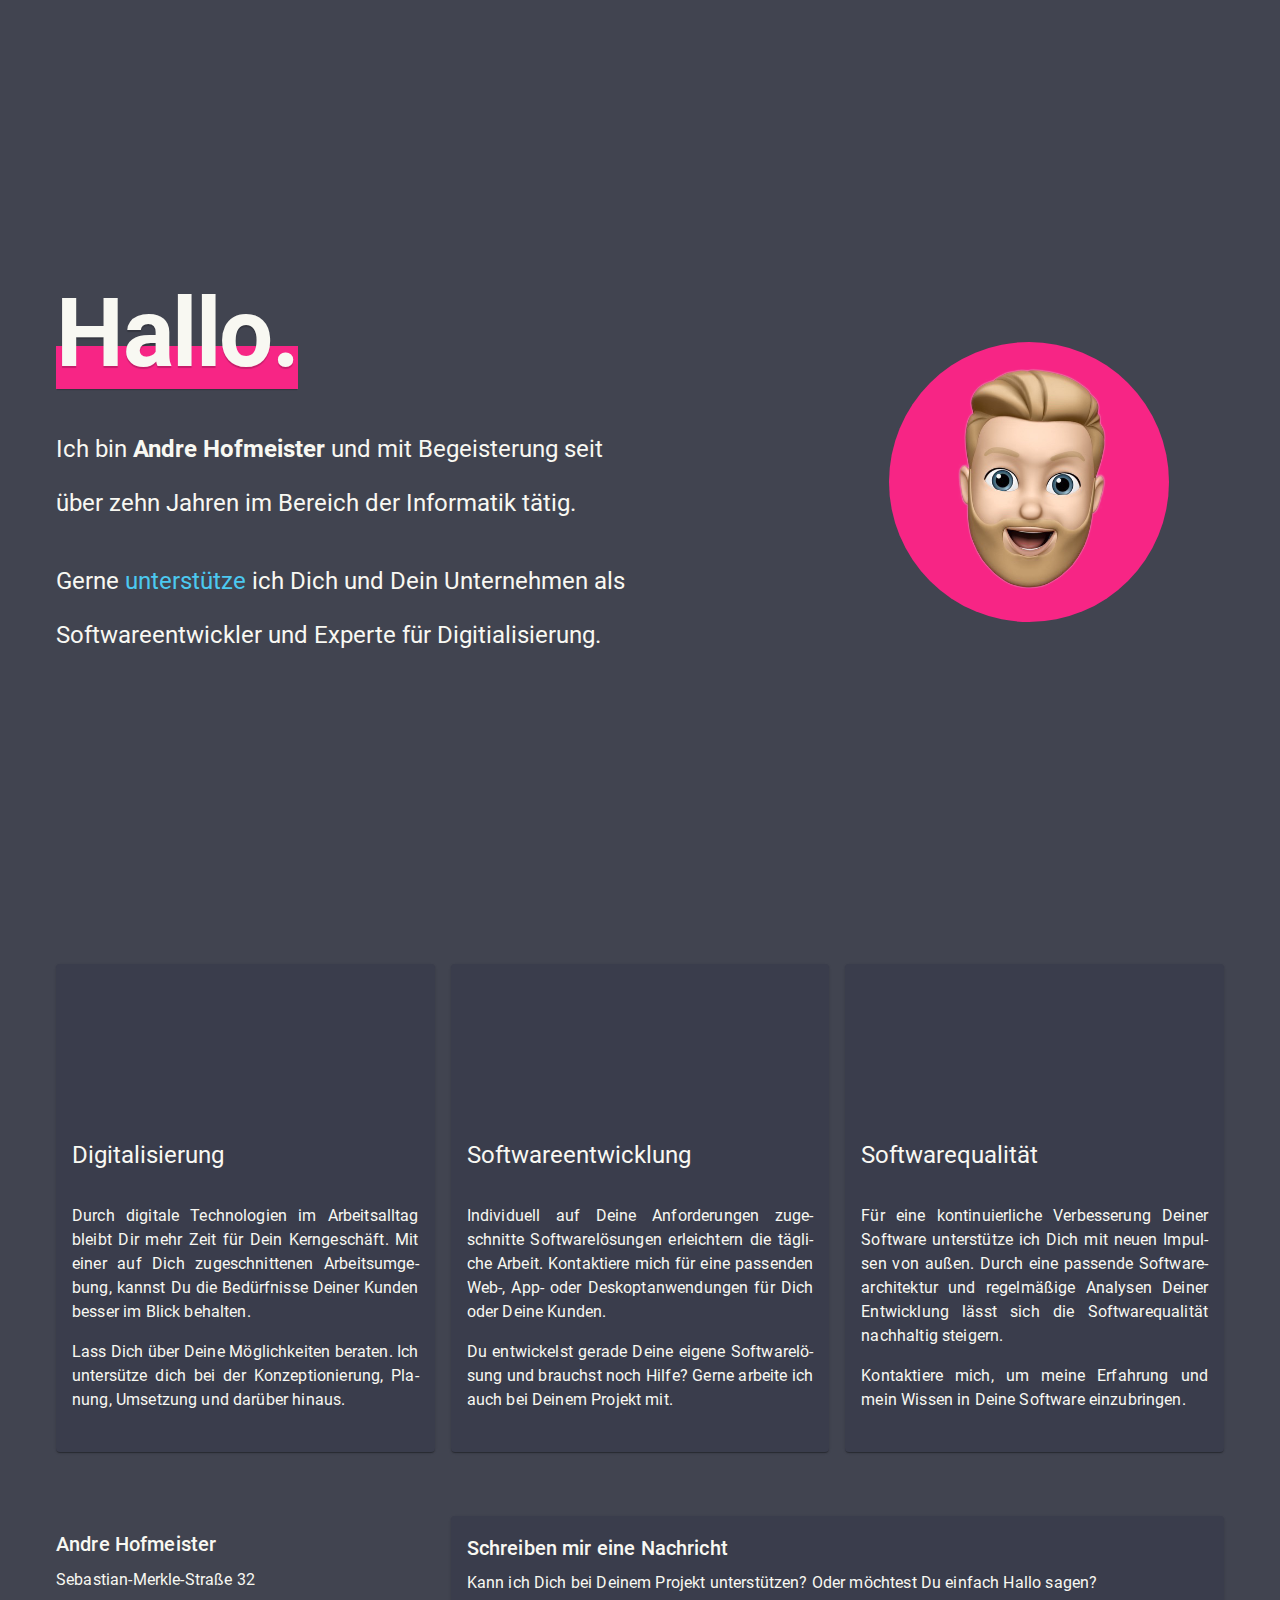
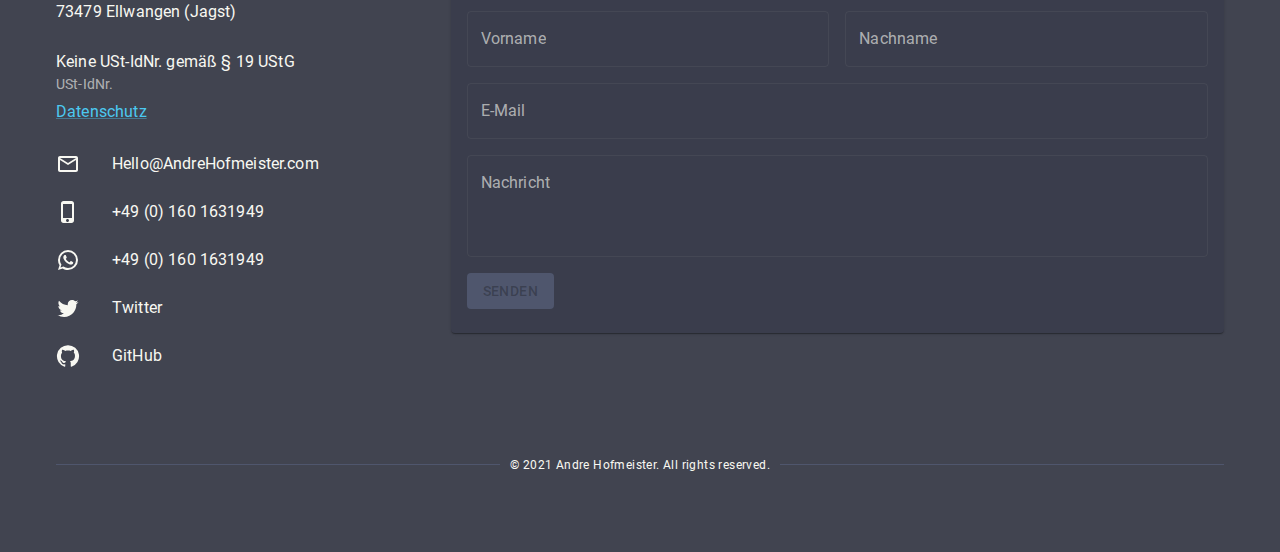
==== index.html @ cb8bc3a8 "Add index.html." ====
<!doctype html><html lang="de"><head><meta charset="utf-8"/><meta name="viewport" content="width=device-width,initial-scale=1"/><link rel="icon" href="/favicon.svg" type="image/svg+xml"/><link rel="alternate icon" sizes="16x16" href="/favicon.ico" type="image/x-icon"/><link rel="icon" sizes="16x16" href="/favicon-16x16.png" type="image/png"/><link rel="icon" sizes="32x32" href="/favicon-32x32.png" type="image/png"/><link rel="icon" sizes="48x48" href="/favicon-48x48.png" type="image/png"/><link rel="manifest" href="/manifest.json"/><link rel="mask-icon" href="/mask-icon.svg" color="#4cc9f0"/><meta name="application-name" content="Andre Hofmeister"/><meta name="mobile-web-app-capable" content="yes"/><meta name="theme-color" content="#414450"/><link rel="apple-touch-icon" sizes="57x57" href="/apple-touch-icon-57x57.png"/><link rel="apple-touch-icon" sizes="60x60" href="/apple-touch-icon-60x60.png"/><link rel="apple-touch-icon" sizes="72x72" href="/apple-touch-icon-72x72.png"/><link rel="apple-touch-icon" sizes="76x76" href="/apple-touch-icon-76x76.png"/><link rel="apple-touch-icon" sizes="114x114" href="/apple-touch-icon-114x114.png"/><link rel="apple-touch-icon" sizes="120x120" href="/apple-touch-icon-120x120.png"/><link rel="apple-touch-icon" sizes="144x144" href="/apple-touch-icon-144x144.png"/><link rel="apple-touch-icon" sizes="152x152" href="/apple-touch-icon-152x152.png"/><link rel="apple-touch-icon" sizes="167x167" href="/apple-touch-icon-167x167.png"/><link rel="apple-touch-icon" sizes="180x180" href="/apple-touch-icon-180x180.png"/><link rel="apple-touch-icon" sizes="1024x1024" href="/apple-touch-icon-1024x1024.png"/><link rel="apple-touch-startup-image" media="(device-width: 320px) and (device-height: 568px) and (-webkit-device-pixel-ratio: 2) and (orientation: landscape)" href="/apple-touch-startup-image-1136x640.png"/><link rel="apple-touch-startup-image" media="(device-width: 320px) and (device-height: 568px) and (-webkit-device-pixel-ratio: 2) and (orientation: portrait)" href="/apple-touch-startup-image-640x1136.png"/><link rel="apple-touch-startup-image" media="(device-width: 375px) and (device-height: 667px) and (-webkit-device-pixel-ratio: 2) and (orientation: landscape)" href="/apple-touch-startup-image-1334x750.png"/><link rel="apple-touch-startup-image" media="(device-width: 375px) and (device-height: 667px) and (-webkit-device-pixel-ratio: 2) and (orientation: portrait)" href="/apple-touch-startup-image-750x1334.png"/><link rel="apple-touch-startup-image" media="(device-width: 375px) and (device-height: 812px) and (-webkit-device-pixel-ratio: 3) and (orientation: landscape)" href="/apple-touch-startup-image-2436x1125.png"/><link rel="apple-touch-startup-image" media="(device-width: 375px) and (device-height: 812px) and (-webkit-device-pixel-ratio: 3) and (orientation: portrait)" href="/apple-touch-startup-image-1125x2436.png"/><link rel="apple-touch-startup-image" media="(device-width: 414px) and (device-height: 736px) and (-webkit-device-pixel-ratio: 3) and (orientation: landscape)" href="/apple-touch-startup-image-2208x1242.png"/><link rel="apple-touch-startup-image" media="(device-width: 414px) and (device-height: 736px) and (-webkit-device-pixel-ratio: 3) and (orientation: portrait)" href="/apple-touch-startup-image-1242x2208.png"/><link rel="apple-touch-startup-image" media="(device-width: 414px) and (device-height: 896px) and (-webkit-device-pixel-ratio: 2) and (orientation: landscape)" href="/apple-touch-startup-image-1792x828.png"/><link rel="apple-touch-startup-image" media="(device-width: 414px) and (device-height: 896px) and (-webkit-device-pixel-ratio: 2) and (orientation: portrait)" href="/apple-touch-startup-image-828x1792.png"/><link rel="apple-touch-startup-image" media="(device-width: 414px) and (device-height: 896px) and (-webkit-device-pixel-ratio: 3) and (orientation: landscape)" href="/apple-touch-startup-image-2688x1242.png"/><link rel="apple-touch-startup-image" media="(device-width: 414px) and (device-height: 896px) and (-webkit-device-pixel-ratio: 3) and (orientation: portrait)" href="/apple-touch-startup-image-1242x2688.png"/><link rel="apple-touch-startup-image" media="(device-width: 768px) and (device-height: 1024px) and (-webkit-device-pixel-ratio: 2) and (orientation: landscape)" href="/apple-touch-startup-image-2048x1536.png"/><link rel="apple-touch-startup-image" media="(device-width: 768px) and (device-height: 1024px) and (-webkit-device-pixel-ratio: 2) and (orientation: portrait)" href="/apple-touch-startup-image-1536x2048.png"/><link rel="apple-touch-startup-image" media="(device-width: 810px) and (device-height: 1080px) and (-webkit-device-pixel-ratio: 2) and (orientation: landscape)" href="/apple-touch-startup-image-2160x1620.png"/><link rel="apple-touch-startup-image" media="(device-width: 810px) and (device-height: 1080px) and (-webkit-device-pixel-ratio: 2) and (orientation: portrait)" href="/apple-touch-startup-image-1620x2160.png"/><link rel="apple-touch-startup-image" media="(device-width: 834px) and (device-height: 1112px) and (-webkit-device-pixel-ratio: 2) and (orientation: landscape)" href="/apple-touch-startup-image-2224x1668.png"/><link rel="apple-touch-startup-image" media="(device-width: 834px) and (device-height: 1112px) and (-webkit-device-pixel-ratio: 2) and (orientation: portrait)" href="/apple-touch-startup-image-1668x2224.png"/><link rel="apple-touch-startup-image" media="(device-width: 834px) and (device-height: 1194px) and (-webkit-device-pixel-ratio: 2) and (orientation: landscape)" href="/apple-touch-startup-image-2388x1668.png"/><link rel="apple-touch-startup-image" media="(device-width: 834px) and (device-height: 1194px) and (-webkit-device-pixel-ratio: 2) and (orientation: portrait)" href="/apple-touch-startup-image-1668x2388.png"/><link rel="apple-touch-startup-image" media="(device-width: 1024px) and (device-height: 1366px) and (-webkit-device-pixel-ratio: 2) and (orientation: landscape)" href="/apple-touch-startup-image-2732x2048.png"/><link rel="apple-touch-startup-image" media="(device-width: 1024px) and (device-height: 1366px) and (-webkit-device-pixel-ratio: 2) and (orientation: portrait)" href="/apple-touch-startup-image-2048x2732.png"/><meta name="apple-mobile-web-app-title" content="Andre Hofmeister"/><meta name="apple-mobile-web-app-capable" content="yes"/><meta name="apple-mobile-web-app-status-bar-style" content="black-translucent"/><meta name="author" content="Andre Hofmeister"/><meta name="description" content="A short summary about myself."/><meta name="keywords" content="about me, software, architect, developer, engineer, employee, hire, germany, ellwangen"/><title>Andre Hofmeister | Software Engineer</title><script type="text/javascript">!function(n){if("/"===n.search[1]){var a=n.search.slice(1).split("&").map((function(n){return n.replace(/~and~/g,"&")})).join("?");window.history.replaceState(null,null,n.pathname.slice(0,-1)+a+n.hash)}}(window.location)</script><link href="/static/css/2.ffee76c4.chunk.css" rel="stylesheet"></head><body><noscript>You need to enable JavaScript to run this app.</noscript><div id="root"></div><script>!function(e){function r(r){for(var n,i,a=r[0],c=r[1],f=r[2],p=0,s=[];p<a.length;p++)i=a[p],Object.prototype.hasOwnProperty.call(o,i)&&o[i]&&s.push(o[i][0]),o[i]=0;for(n in c)Object.prototype.hasOwnProperty.call(c,n)&&(e[n]=c[n]);for(l&&l(r);s.length;)s.shift()();return u.push.apply(u,f||[]),t()}function t(){for(var e,r=0;r<u.length;r++){for(var t=u[r],n=!0,a=1;a<t.length;a++){var c=t[a];0!==o[c]&&(n=!1)}n&&(u.splice(r--,1),e=i(i.s=t[0]))}return e}var n={},o={1:0},u=[];function i(r){if(n[r])return n[r].exports;var t=n[r]={i:r,l:!1,exports:{}};return e[r].call(t.exports,t,t.exports,i),t.l=!0,t.exports}i.e=function(e){var r=[],t=o[e];if(0!==t)if(t)r.push(t[2]);else{var n=new Promise((function(r,n){t=o[e]=[r,n]}));r.push(t[2]=n);var u,a=document.createElement("script");a.charset="utf-8",a.timeout=120,i.nc&&a.setAttribute("nonce",i.nc),a.src=function(e){return i.p+"static/js/"+({}[e]||e)+"."+{3:"cf72f99c",4:"7dbf2dec"}[e]+".chunk.js"}(e);var c=new Error;u=function(r){a.onerror=a.onload=null,clearTimeout(f);var t=o[e];if(0!==t){if(t){var n=r&&("load"===r.type?"missing":r.type),u=r&&r.target&&r.target.src;c.message="Loading chunk "+e+" failed.\n("+n+": "+u+")",c.name="ChunkLoadError",c.type=n,c.request=u,t[1](c)}o[e]=void 0}};var f=setTimeout((function(){u({type:"timeout",target:a})}),12e4);a.onerror=a.onload=u,document.head.appendChild(a)}return Promise.all(r)},i.m=e,i.c=n,i.d=function(e,r,t){i.o(e,r)||Object.defineProperty(e,r,{enumerable:!0,get:t})},i.r=function(e){"undefined"!=typeof Symbol&&Symbol.toStringTag&&Object.defineProperty(e,Symbol.toStringTag,{value:"Module"}),Object.defineProperty(e,"__esModule",{value:!0})},i.t=function(e,r){if(1&r&&(e=i(e)),8&r)return e;if(4&r&&"object"==typeof e&&e&&e.__esModule)return e;var t=Object.create(null);if(i.r(t),Object.defineProperty(t,"default",{enumerable:!0,value:e}),2&r&&"string"!=typeof e)for(var n in e)i.d(t,n,function(r){return e[r]}.bind(null,n));return t},i.n=function(e){var r=e&&e.__esModule?function(){return e.default}:function(){return e};return i.d(r,"a",r),r},i.o=function(e,r){return Object.prototype.hasOwnProperty.call(e,r)},i.p="/",i.oe=function(e){throw console.error(e),e};var a=this.webpackJsonpportfolio=this.webpackJsonpportfolio||[],c=a.push.bind(a);a.push=r,a=a.slice();for(var f=0;f<a.length;f++)r(a[f]);var l=c;t()}([])</script><script src="/static/js/2.f5319aef.chunk.js"></script><script src="/static/js/main.fb7f6b13.chunk.js"></script></body></html>
---- static/css/2.ffee76c4.chunk.css ----
@font-face{font-family:"Roboto";font-style:normal;font-display:swap;font-weight:300;src:url(/static/media/roboto-cyrillic-ext-300-normal.12d37040.woff2) format("woff2"),url(/static/media/roboto-all-300-normal.8fc5f5f2.woff) format("woff");unicode-range:U+0460-052f,U+1c80-1c88,U+20b4,U+2de0-2dff,U+a640-a69f,U+fe2e-fe2f}@font-face{font-family:"Roboto";font-style:normal;font-display:swap;font-weight:300;src:url(/static/media/roboto-cyrillic-300-normal.48e4b37e.woff2) format("woff2"),url(/static/media/roboto-all-300-normal.8fc5f5f2.woff) format("woff");unicode-range:U+0400-045f,U+0490-0491,U+04b0-04b1,U+2116}@font-face{font-family:"Roboto";font-style:normal;font-display:swap;font-weight:300;src:url(/static/media/roboto-greek-ext-300-normal.04e05839.woff2) format("woff2"),url(/static/media/roboto-all-300-normal.8fc5f5f2.woff) format("woff");unicode-range:U+1f??}@font-face{font-family:"Roboto";font-style:normal;font-display:swap;font-weight:300;src:url(/static/media/roboto-greek-300-normal.7c6b44c5.woff2) format("woff2"),url(/static/media/roboto-all-300-normal.8fc5f5f2.woff) format("woff");unicode-range:U+0370-03ff}@font-face{font-family:"Roboto";font-style:normal;font-display:swap;font-weight:300;src:url(/static/media/roboto-vietnamese-300-normal.af9afdc1.woff2) format("woff2"),url(/static/media/roboto-all-300-normal.8fc5f5f2.woff) format("woff");unicode-range:U+0102-0103,U+0110-0111,U+0128-0129,U+0168-0169,U+01a0-01a1,U+01af-01b0,U+1ea0-1ef9,U+20ab}@font-face{font-family:"Roboto";font-style:normal;font-display:swap;font-weight:300;src:url(/static/media/roboto-latin-ext-300-normal.a29236e0.woff2) format("woff2"),url(/static/media/roboto-all-300-normal.8fc5f5f2.woff) format("woff");unicode-range:U+0100-024f,U+0259,U+1e??,U+2020,U+20a0-20ab,U+20ad-20cf,U+2113,U+2c60-2c7f,U+a720-a7ff}@font-face{font-family:"Roboto";font-style:normal;font-display:swap;font-weight:300;src:url(/static/media/roboto-latin-300-normal.0109a2ac.woff2) format("woff2"),url(/static/media/roboto-all-300-normal.8fc5f5f2.woff) format("woff");unicode-range:U+00??,U+0131,U+0152-0153,U+02bb-02bc,U+02c6,U+02da,U+02dc,U+2000-206f,U+2074,U+20ac,U+2122,U+2191,U+2193,U+2212,U+2215,U+feff,U+fffd}@font-face{font-family:"Roboto";font-style:normal;font-display:swap;font-weight:400;src:url(/static/media/roboto-cyrillic-ext-400-normal.493afe7a.woff2) format("woff2"),url(/static/media/roboto-all-400-normal.376ea5d9.woff) format("woff");unicode-range:U+0460-052f,U+1c80-1c88,U+20b4,U+2de0-2dff,U+a640-a69f,U+fe2e-fe2f}@font-face{font-family:"Roboto";font-style:normal;font-display:swap;font-weight:400;src:url(/static/media/roboto-cyrillic-400-normal.5e493812.woff2) format("woff2"),url(/static/media/roboto-all-400-normal.376ea5d9.woff) format("woff");unicode-range:U+0400-045f,U+0490-0491,U+04b0-04b1,U+2116}@font-face{font-family:"Roboto";font-style:normal;font-display:swap;font-weight:400;src:url(/static/media/roboto-greek-ext-400-normal.bb723e84.woff2) format("woff2"),url(/static/media/roboto-all-400-normal.376ea5d9.woff) format("woff");unicode-range:U+1f??}@font-face{font-family:"Roboto";font-style:normal;font-display:swap;font-weight:400;src:url(/static/media/roboto-greek-400-normal.1cbfc636.woff2) format("woff2"),url(/static/media/roboto-all-400-normal.376ea5d9.woff) format("woff");unicode-range:U+0370-03ff}@font-face{font-family:"Roboto";font-style:normal;font-display:swap;font-weight:400;src:url(/static/media/roboto-vietnamese-400-normal.c0bec65d.woff2) format("woff2"),url(/static/media/roboto-all-400-normal.376ea5d9.woff) format("woff");unicode-range:U+0102-0103,U+0110-0111,U+0128-0129,U+0168-0169,U+01a0-01a1,U+01af-01b0,U+1ea0-1ef9,U+20ab}@font-face{font-family:"Roboto";font-style:normal;font-display:swap;font-weight:400;src:url(/static/media/roboto-latin-ext-400-normal.c3dcdbd5.woff2) format("woff2"),url(/static/media/roboto-all-400-normal.376ea5d9.woff) format("woff");unicode-range:U+0100-024f,U+0259,U+1e??,U+2020,U+20a0-20ab,U+20ad-20cf,U+2113,U+2c60-2c7f,U+a720-a7ff}@font-face{font-family:"Roboto";font-style:normal;font-display:swap;font-weight:400;src:url(/static/media/roboto-latin-400-normal.4673b453.woff2) format("woff2"),url(/static/media/roboto-all-400-normal.376ea5d9.woff) format("woff");unicode-range:U+00??,U+0131,U+0152-0153,U+02bb-02bc,U+02c6,U+02da,U+02dc,U+2000-206f,U+2074,U+20ac,U+2122,U+2191,U+2193,U+2212,U+2215,U+feff,U+fffd}@font-face{font-family:"Roboto";font-style:normal;font-display:swap;font-weight:500;src:url(/static/media/roboto-cyrillic-ext-500-normal.3e748c93.woff2) format("woff2"),url(/static/media/roboto-all-500-normal.52cb737b.woff) format("woff");unicode-range:U+0460-052f,U+1c80-1c88,U+20b4,U+2de0-2dff,U+a640-a69f,U+fe2e-fe2f}@font-face{font-family:"Roboto";font-style:normal;font-display:swap;font-weight:500;src:url(/static/media/roboto-cyrillic-500-normal.d1615fb9.woff2) format("woff2"),url(/static/media/roboto-all-500-normal.52cb737b.woff) format("woff");unicode-range:U+0400-045f,U+0490-0491,U+04b0-04b1,U+2116}@font-face{font-family:"Roboto";font-style:normal;font-display:swap;font-weight:500;src:url(/static/media/roboto-greek-ext-500-normal.9c0d384f.woff2) format("woff2"),url(/static/media/roboto-all-500-normal.52cb737b.woff) format("woff");unicode-range:U+1f??}@font-face{font-family:"Roboto";font-style:normal;font-display:swap;font-weight:500;src:url(/static/media/roboto-greek-500-normal.007ca18d.woff2) format("woff2"),url(/static/media/roboto-all-500-normal.52cb737b.woff) format("woff");unicode-range:U+0370-03ff}@font-face{font-family:"Roboto";font-style:normal;font-display:swap;font-weight:500;src:url(/static/media/roboto-vietnamese-500-normal.b8e494da.woff2) format("woff2"),url(/static/media/roboto-all-500-normal.52cb737b.woff) format("woff");unicode-range:U+0102-0103,U+0110-0111,U+0128-0129,U+0168-0169,U+01a0-01a1,U+01af-01b0,U+1ea0-1ef9,U+20ab}@font-face{font-family:"Roboto";font-style:normal;font-display:swap;font-weight:500;src:url(/static/media/roboto-latin-ext-500-normal.feaff916.woff2) format("woff2"),url(/static/media/roboto-all-500-normal.52cb737b.woff) format("woff");unicode-range:U+0100-024f,U+0259,U+1e??,U+2020,U+20a0-20ab,U+20ad-20cf,U+2113,U+2c60-2c7f,U+a720-a7ff}@font-face{font-family:"Roboto";font-style:normal;font-display:swap;font-weight:500;src:url(/static/media/roboto-latin-500-normal.86988841.woff2) format("woff2"),url(/static/media/roboto-all-500-normal.52cb737b.woff) format("woff");unicode-range:U+00??,U+0131,U+0152-0153,U+02bb-02bc,U+02c6,U+02da,U+02dc,U+2000-206f,U+2074,U+20ac,U+2122,U+2191,U+2193,U+2212,U+2215,U+feff,U+fffd}@font-face{font-family:"Roboto";font-style:normal;font-display:swap;font-weight:700;src:url(/static/media/roboto-cyrillic-ext-700-normal.b816cda3.woff2) format("woff2"),url(/static/media/roboto-all-700-normal.ef6d1d09.woff) format("woff");unicode-range:U+0460-052f,U+1c80-1c88,U+20b4,U+2de0-2dff,U+a640-a69f,U+fe2e-fe2f}@font-face{font-family:"Roboto";font-style:normal;font-display:swap;font-weight:700;src:url(/static/media/roboto-cyrillic-700-normal.0334efc0.woff2) format("woff2"),url(/static/media/roboto-all-700-normal.ef6d1d09.woff) format("woff");unicode-range:U+0400-045f,U+0490-0491,U+04b0-04b1,U+2116}@font-face{font-family:"Roboto";font-style:normal;font-display:swap;font-weight:700;src:url(/static/media/roboto-greek-ext-700-normal.9674bc0a.woff2) format("woff2"),url(/static/media/roboto-all-700-normal.ef6d1d09.woff) format("woff");unicode-range:U+1f??}@font-face{font-family:"Roboto";font-style:normal;font-display:swap;font-weight:700;src:url(/static/media/roboto-greek-700-normal.3292e831.woff2) format("woff2"),url(/static/media/roboto-all-700-normal.ef6d1d09.woff) format("woff");unicode-range:U+0370-03ff}@font-face{font-family:"Roboto";font-style:normal;font-display:swap;font-weight:700;src:url(/static/media/roboto-vietnamese-700-normal.3096f18a.woff2) format("woff2"),url(/static/media/roboto-all-700-normal.ef6d1d09.woff) format("woff");unicode-range:U+0102-0103,U+0110-0111,U+0128-0129,U+0168-0169,U+01a0-01a1,U+01af-01b0,U+1ea0-1ef9,U+20ab}@font-face{font-family:"Roboto";font-style:normal;font-display:swap;font-weight:700;src:url(/static/media/roboto-latin-ext-700-normal.bcf37d66.woff2) format("woff2"),url(/static/media/roboto-all-700-normal.ef6d1d09.woff) format("woff");unicode-range:U+0100-024f,U+0259,U+1e??,U+2020,U+20a0-20ab,U+20ad-20cf,U+2113,U+2c60-2c7f,U+a720-a7ff}@font-face{font-family:"Roboto";font-style:normal;font-display:swap;font-weight:700;src:url(/static/media/roboto-latin-700-normal.0682ca7f.woff2) format("woff2"),url(/static/media/roboto-all-700-normal.ef6d1d09.woff) format("woff");unicode-range:U+00??,U+0131,U+0152-0153,U+02bb-02bc,U+02c6,U+02da,U+02dc,U+2000-206f,U+2074,U+20ac,U+2122,U+2191,U+2193,U+2212,U+2215,U+feff,U+fffd}
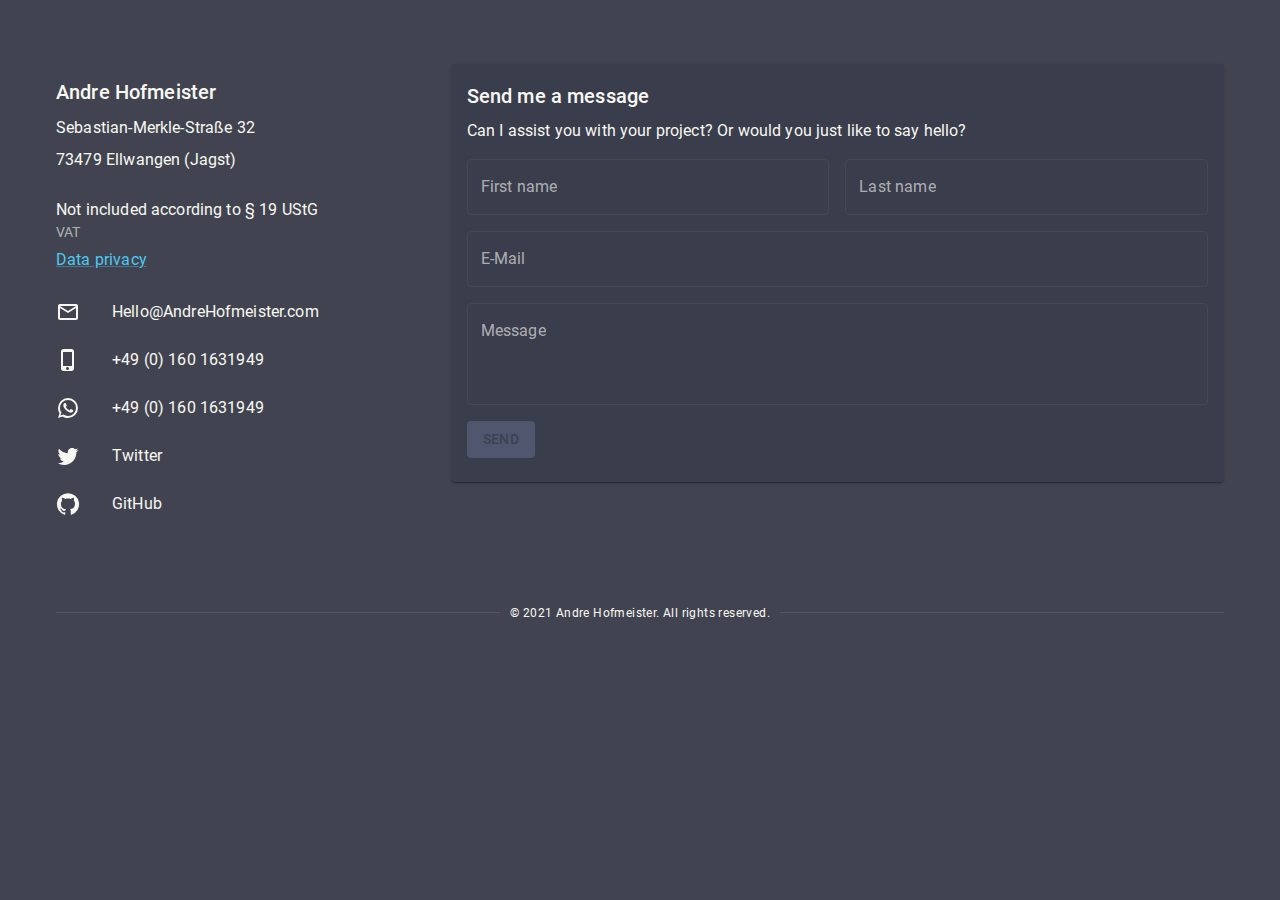
==== commit e67c7bb4: "Add english translation." ====
--- a/index.html
+++ b/index.html
@@ -1 +1 @@
-<!doctype html><html lang="de"><head><meta charset="utf-8"/><meta name="viewport" content="width=device-width,initial-scale=1"/><link rel="icon" href="/favicon.svg" type="image/svg+xml"/><link rel="alternate icon" sizes="16x16" href="/favicon.ico" type="image/x-icon"/><link rel="icon" sizes="16x16" href="/favicon-16x16.png" type="image/png"/><link rel="icon" sizes="32x32" href="/favicon-32x32.png" type="image/png"/><link rel="icon" sizes="48x48" href="/favicon-48x48.png" type="image/png"/><link rel="manifest" href="/manifest.json"/><link rel="mask-icon" href="/mask-icon.svg" color="#4cc9f0"/><meta name="application-name" content="Andre Hofmeister"/><meta name="mobile-web-app-capable" content="yes"/><meta name="theme-color" content="#414450"/><link rel="apple-touch-icon" sizes="57x57" href="/apple-touch-icon-57x57.png"/><link rel="apple-touch-icon" sizes="60x60" href="/apple-touch-icon-60x60.png"/><link rel="apple-touch-icon" sizes="72x72" href="/apple-touch-icon-72x72.png"/><link rel="apple-touch-icon" sizes="76x76" href="/apple-touch-icon-76x76.png"/><link rel="apple-touch-icon" sizes="114x114" href="/apple-touch-icon-114x114.png"/><link rel="apple-touch-icon" sizes="120x120" href="/apple-touch-icon-120x120.png"/><link rel="apple-touch-icon" sizes="144x144" href="/apple-touch-icon-144x144.png"/><link rel="apple-touch-icon" sizes="152x152" href="/apple-touch-icon-152x152.png"/><link rel="apple-touch-icon" sizes="167x167" href="/apple-touch-icon-167x167.png"/><link rel="apple-touch-icon" sizes="180x180" href="/apple-touch-icon-180x180.png"/><link rel="apple-touch-icon" sizes="1024x1024" href="/apple-touch-icon-1024x1024.png"/><link rel="apple-touch-startup-image" media="(device-width: 320px) and (device-height: 568px) and (-webkit-device-pixel-ratio: 2) and (orientation: landscape)" href="/apple-touch-startup-image-1136x640.png"/><link rel="apple-touch-startup-image" media="(device-width: 320px) and (device-height: 568px) and (-webkit-device-pixel-ratio: 2) and (orientation: portrait)" href="/apple-touch-startup-image-640x1136.png"/><link rel="apple-touch-startup-image" media="(device-width: 375px) and (device-height: 667px) and (-webkit-device-pixel-ratio: 2) and (orientation: landscape)" href="/apple-touch-startup-image-1334x750.png"/><link rel="apple-touch-startup-image" media="(device-width: 375px) and (device-height: 667px) and (-webkit-device-pixel-ratio: 2) and (orientation: portrait)" href="/apple-touch-startup-image-750x1334.png"/><link rel="apple-touch-startup-image" media="(device-width: 375px) and (device-height: 812px) and (-webkit-device-pixel-ratio: 3) and (orientation: landscape)" href="/apple-touch-startup-image-2436x1125.png"/><link rel="apple-touch-startup-image" media="(device-width: 375px) and (device-height: 812px) and (-webkit-device-pixel-ratio: 3) and (orientation: portrait)" href="/apple-touch-startup-image-1125x2436.png"/><link rel="apple-touch-startup-image" media="(device-width: 414px) and (device-height: 736px) and (-webkit-device-pixel-ratio: 3) and (orientation: landscape)" href="/apple-touch-startup-image-2208x1242.png"/><link rel="apple-touch-startup-image" media="(device-width: 414px) and (device-height: 736px) and (-webkit-device-pixel-ratio: 3) and (orientation: portrait)" href="/apple-touch-startup-image-1242x2208.png"/><link rel="apple-touch-startup-image" media="(device-width: 414px) and (device-height: 896px) and (-webkit-device-pixel-ratio: 2) and (orientation: landscape)" href="/apple-touch-startup-image-1792x828.png"/><link rel="apple-touch-startup-image" media="(device-width: 414px) and (device-height: 896px) and (-webkit-device-pixel-ratio: 2) and (orientation: portrait)" href="/apple-touch-startup-image-828x1792.png"/><link rel="apple-touch-startup-image" media="(device-width: 414px) and (device-height: 896px) and (-webkit-device-pixel-ratio: 3) and (orientation: landscape)" href="/apple-touch-startup-image-2688x1242.png"/><link rel="apple-touch-startup-image" media="(device-width: 414px) and (device-height: 896px) and (-webkit-device-pixel-ratio: 3) and (orientation: portrait)" href="/apple-touch-startup-image-1242x2688.png"/><link rel="apple-touch-startup-image" media="(device-width: 768px) and (device-height: 1024px) and (-webkit-device-pixel-ratio: 2) and (orientation: landscape)" href="/apple-touch-startup-image-2048x1536.png"/><link rel="apple-touch-startup-image" media="(device-width: 768px) and (device-height: 1024px) and (-webkit-device-pixel-ratio: 2) and (orientation: portrait)" href="/apple-touch-startup-image-1536x2048.png"/><link rel="apple-touch-startup-image" media="(device-width: 810px) and (device-height: 1080px) and (-webkit-device-pixel-ratio: 2) and (orientation: landscape)" href="/apple-touch-startup-image-2160x1620.png"/><link rel="apple-touch-startup-image" media="(device-width: 810px) and (device-height: 1080px) and (-webkit-device-pixel-ratio: 2) and (orientation: portrait)" href="/apple-touch-startup-image-1620x2160.png"/><link rel="apple-touch-startup-image" media="(device-width: 834px) and (device-height: 1112px) and (-webkit-device-pixel-ratio: 2) and (orientation: landscape)" href="/apple-touch-startup-image-2224x1668.png"/><link rel="apple-touch-startup-image" media="(device-width: 834px) and (device-height: 1112px) and (-webkit-device-pixel-ratio: 2) and (orientation: portrait)" href="/apple-touch-startup-image-1668x2224.png"/><link rel="apple-touch-startup-image" media="(device-width: 834px) and (device-height: 1194px) and (-webkit-device-pixel-ratio: 2) and (orientation: landscape)" href="/apple-touch-startup-image-2388x1668.png"/><link rel="apple-touch-startup-image" media="(device-width: 834px) and (device-height: 1194px) and (-webkit-device-pixel-ratio: 2) and (orientation: portrait)" href="/apple-touch-startup-image-1668x2388.png"/><link rel="apple-touch-startup-image" media="(device-width: 1024px) and (device-height: 1366px) and (-webkit-device-pixel-ratio: 2) and (orientation: landscape)" href="/apple-touch-startup-image-2732x2048.png"/><link rel="apple-touch-startup-image" media="(device-width: 1024px) and (device-height: 1366px) and (-webkit-device-pixel-ratio: 2) and (orientation: portrait)" href="/apple-touch-startup-image-2048x2732.png"/><meta name="apple-mobile-web-app-title" content="Andre Hofmeister"/><meta name="apple-mobile-web-app-capable" content="yes"/><meta name="apple-mobile-web-app-status-bar-style" content="black-translucent"/><meta name="author" content="Andre Hofmeister"/><meta name="description" content="A short summary about myself."/><meta name="keywords" content="about me, software, architect, developer, engineer, employee, hire, germany, ellwangen"/><title>Andre Hofmeister | Software Engineer</title><script type="text/javascript">!function(n){if("/"===n.search[1]){var a=n.search.slice(1).split("&").map((function(n){return n.replace(/~and~/g,"&")})).join("?");window.history.replaceState(null,null,n.pathname.slice(0,-1)+a+n.hash)}}(window.location)</script><link href="/static/css/2.ffee76c4.chunk.css" rel="stylesheet"></head><body><noscript>You need to enable JavaScript to run this app.</noscript><div id="root"></div><script>!function(e){function r(r){for(var n,i,a=r[0],c=r[1],f=r[2],p=0,s=[];p<a.length;p++)i=a[p],Object.prototype.hasOwnProperty.call(o,i)&&o[i]&&s.push(o[i][0]),o[i]=0;for(n in c)Object.prototype.hasOwnProperty.call(c,n)&&(e[n]=c[n]);for(l&&l(r);s.length;)s.shift()();return u.push.apply(u,f||[]),t()}function t(){for(var e,r=0;r<u.length;r++){for(var t=u[r],n=!0,a=1;a<t.length;a++){var c=t[a];0!==o[c]&&(n=!1)}n&&(u.splice(r--,1),e=i(i.s=t[0]))}return e}var n={},o={1:0},u=[];function i(r){if(n[r])return n[r].exports;var t=n[r]={i:r,l:!1,exports:{}};return e[r].call(t.exports,t,t.exports,i),t.l=!0,t.exports}i.e=function(e){var r=[],t=o[e];if(0!==t)if(t)r.push(t[2]);else{var n=new Promise((function(r,n){t=o[e]=[r,n]}));r.push(t[2]=n);var u,a=document.createElement("script");a.charset="utf-8",a.timeout=120,i.nc&&a.setAttribute("nonce",i.nc),a.src=function(e){return i.p+"static/js/"+({}[e]||e)+"."+{3:"cf72f99c",4:"7dbf2dec"}[e]+".chunk.js"}(e);var c=new Error;u=function(r){a.onerror=a.onload=null,clearTimeout(f);var t=o[e];if(0!==t){if(t){var n=r&&("load"===r.type?"missing":r.type),u=r&&r.target&&r.target.src;c.message="Loading chunk "+e+" failed.\n("+n+": "+u+")",c.name="ChunkLoadError",c.type=n,c.request=u,t[1](c)}o[e]=void 0}};var f=setTimeout((function(){u({type:"timeout",target:a})}),12e4);a.onerror=a.onload=u,document.head.appendChild(a)}return Promise.all(r)},i.m=e,i.c=n,i.d=function(e,r,t){i.o(e,r)||Object.defineProperty(e,r,{enumerable:!0,get:t})},i.r=function(e){"undefined"!=typeof Symbol&&Symbol.toStringTag&&Object.defineProperty(e,Symbol.toStringTag,{value:"Module"}),Object.defineProperty(e,"__esModule",{value:!0})},i.t=function(e,r){if(1&r&&(e=i(e)),8&r)return e;if(4&r&&"object"==typeof e&&e&&e.__esModule)return e;var t=Object.create(null);if(i.r(t),Object.defineProperty(t,"default",{enumerable:!0,value:e}),2&r&&"string"!=typeof e)for(var n in e)i.d(t,n,function(r){return e[r]}.bind(null,n));return t},i.n=function(e){var r=e&&e.__esModule?function(){return e.default}:function(){return e};return i.d(r,"a",r),r},i.o=function(e,r){return Object.prototype.hasOwnProperty.call(e,r)},i.p="/",i.oe=function(e){throw console.error(e),e};var a=this.webpackJsonpportfolio=this.webpackJsonpportfolio||[],c=a.push.bind(a);a.push=r,a=a.slice();for(var f=0;f<a.length;f++)r(a[f]);var l=c;t()}([])</script><script src="/static/js/2.f5319aef.chunk.js"></script><script src="/static/js/main.fb7f6b13.chunk.js"></script></body></html>+<!doctype html><html lang="de"><head><meta charset="utf-8"><meta name="viewport" content="width=device-width,initial-scale=1"><link rel="icon" href="/favicon.svg" type="image/svg+xml"><link rel="alternate icon" sizes="16x16" href="/favicon.ico" type="image/x-icon"><link rel="icon" sizes="16x16" href="/favicon-16x16.png" type="image/png"><link rel="icon" sizes="32x32" href="/favicon-32x32.png" type="image/png"><link rel="icon" sizes="48x48" href="/favicon-48x48.png" type="image/png"><link rel="manifest" href="/manifest.json"><link rel="mask-icon" href="/mask-icon.svg" color="#4cc9f0"><meta name="application-name" content="Andre Hofmeister"><meta name="mobile-web-app-capable" content="yes"><meta name="theme-color" content="#414450"><link rel="apple-touch-icon" sizes="57x57" href="/apple-touch-icon-57x57.png"><link rel="apple-touch-icon" sizes="60x60" href="/apple-touch-icon-60x60.png"><link rel="apple-touch-icon" sizes="72x72" href="/apple-touch-icon-72x72.png"><link rel="apple-touch-icon" sizes="76x76" href="/apple-touch-icon-76x76.png"><link rel="apple-touch-icon" sizes="114x114" href="/apple-touch-icon-114x114.png"><link rel="apple-touch-icon" sizes="120x120" href="/apple-touch-icon-120x120.png"><link rel="apple-touch-icon" sizes="144x144" href="/apple-touch-icon-144x144.png"><link rel="apple-touch-icon" sizes="152x152" href="/apple-touch-icon-152x152.png"><link rel="apple-touch-icon" sizes="167x167" href="/apple-touch-icon-167x167.png"><link rel="apple-touch-icon" sizes="180x180" href="/apple-touch-icon-180x180.png"><link rel="apple-touch-icon" sizes="1024x1024" href="/apple-touch-icon-1024x1024.png"><link rel="apple-touch-startup-image" media="(device-width: 320px) and (device-height: 568px) and (-webkit-device-pixel-ratio: 2) and (orientation: landscape)" href="/apple-touch-startup-image-1136x640.png"><link rel="apple-touch-startup-image" media="(device-width: 320px) and (device-height: 568px) and (-webkit-device-pixel-ratio: 2) and (orientation: portrait)" href="/apple-touch-startup-image-640x1136.png"><link rel="apple-touch-startup-image" media="(device-width: 375px) and (device-height: 667px) and (-webkit-device-pixel-ratio: 2) and (orientation: landscape)" href="/apple-touch-startup-image-1334x750.png"><link rel="apple-touch-startup-image" media="(device-width: 375px) and (device-height: 667px) and (-webkit-device-pixel-ratio: 2) and (orientation: portrait)" href="/apple-touch-startup-image-750x1334.png"><link rel="apple-touch-startup-image" media="(device-width: 375px) and (device-height: 812px) and (-webkit-device-pixel-ratio: 3) and (orientation: landscape)" href="/apple-touch-startup-image-2436x1125.png"><link rel="apple-touch-startup-image" media="(device-width: 375px) and (device-height: 812px) and (-webkit-device-pixel-ratio: 3) and (orientation: portrait)" href="/apple-touch-startup-image-1125x2436.png"><link rel="apple-touch-startup-image" media="(device-width: 414px) and (device-height: 736px) and (-webkit-device-pixel-ratio: 3) and (orientation: landscape)" href="/apple-touch-startup-image-2208x1242.png"><link rel="apple-touch-startup-image" media="(device-width: 414px) and (device-height: 736px) and (-webkit-device-pixel-ratio: 3) and (orientation: portrait)" href="/apple-touch-startup-image-1242x2208.png"><link rel="apple-touch-startup-image" media="(device-width: 414px) and (device-height: 896px) and (-webkit-device-pixel-ratio: 2) and (orientation: landscape)" href="/apple-touch-startup-image-1792x828.png"><link rel="apple-touch-startup-image" media="(device-width: 414px) and (device-height: 896px) and (-webkit-device-pixel-ratio: 2) and (orientation: portrait)" href="/apple-touch-startup-image-828x1792.png"><link rel="apple-touch-startup-image" media="(device-width: 414px) and (device-height: 896px) and (-webkit-device-pixel-ratio: 3) and (orientation: landscape)" href="/apple-touch-startup-image-2688x1242.png"><link rel="apple-touch-startup-image" media="(device-width: 414px) and (device-height: 896px) and (-webkit-device-pixel-ratio: 3) and (orientation: portrait)" href="/apple-touch-startup-image-1242x2688.png"><link rel="apple-touch-startup-image" media="(device-width: 768px) and (device-height: 1024px) and (-webkit-device-pixel-ratio: 2) and (orientation: landscape)" href="/apple-touch-startup-image-2048x1536.png"><link rel="apple-touch-startup-image" media="(device-width: 768px) and (device-height: 1024px) and (-webkit-device-pixel-ratio: 2) and (orientation: portrait)" href="/apple-touch-startup-image-1536x2048.png"><link rel="apple-touch-startup-image" media="(device-width: 810px) and (device-height: 1080px) and (-webkit-device-pixel-ratio: 2) and (orientation: landscape)" href="/apple-touch-startup-image-2160x1620.png"><link rel="apple-touch-startup-image" media="(device-width: 810px) and (device-height: 1080px) and (-webkit-device-pixel-ratio: 2) and (orientation: portrait)" href="/apple-touch-startup-image-1620x2160.png"><link rel="apple-touch-startup-image" media="(device-width: 834px) and (device-height: 1112px) and (-webkit-device-pixel-ratio: 2) and (orientation: landscape)" href="/apple-touch-startup-image-2224x1668.png"><link rel="apple-touch-startup-image" media="(device-width: 834px) and (device-height: 1112px) and (-webkit-device-pixel-ratio: 2) and (orientation: portrait)" href="/apple-touch-startup-image-1668x2224.png"><link rel="apple-touch-startup-image" media="(device-width: 834px) and (device-height: 1194px) and (-webkit-device-pixel-ratio: 2) and (orientation: landscape)" href="/apple-touch-startup-image-2388x1668.png"><link rel="apple-touch-startup-image" media="(device-width: 834px) and (device-height: 1194px) and (-webkit-device-pixel-ratio: 2) and (orientation: portrait)" href="/apple-touch-startup-image-1668x2388.png"><link rel="apple-touch-startup-image" media="(device-width: 1024px) and (device-height: 1366px) and (-webkit-device-pixel-ratio: 2) and (orientation: landscape)" href="/apple-touch-startup-image-2732x2048.png"><link rel="apple-touch-startup-image" media="(device-width: 1024px) and (device-height: 1366px) and (-webkit-device-pixel-ratio: 2) and (orientation: portrait)" href="/apple-touch-startup-image-2048x2732.png"><meta name="apple-mobile-web-app-title" content="Andre Hofmeister"><meta name="apple-mobile-web-app-capable" content="yes"><meta name="apple-mobile-web-app-status-bar-style" content="black-translucent"><meta name="author" content="Andre Hofmeister"><meta name="description" content="A short summary about myself."><meta name="keywords" content="about me, software, architect, developer, engineer, employee, hire, germany, ellwangen"><title>Andre Hofmeister | Software Engineer</title><script defer="defer" src="/static/js/main.8ae39322.js"></script><link href="/static/css/main.a462c1c0.css" rel="stylesheet"></head><body><noscript>You need to enable JavaScript to run this app.</noscript><div id="root"></div><script type="text/javascript">!function(n){if("/"===n.search[1]){var a=n.search.slice(1).split("&").map((function(n){return n.replace(/~and~/g,"&")})).join("?");window.history.replaceState(null,null,n.pathname.slice(0,-1)+a+n.hash)}}(window.location)</script></body></html>--- a/static/css/main.a462c1c0.css
+++ b/static/css/main.a462c1c0.css
@@ -0,0 +1 @@
+@font-face{font-display:swap;font-family:Roboto;font-style:normal;font-weight:300;src:url(/static/media/roboto-cyrillic-ext-300-normal.12d37040a0160a948ff1.woff2) format("woff2"),url(/static/media/roboto-all-300-normal.8fc5f5f22c9951113696.woff) format("woff");unicode-range:U+0460-052f,U+1c80-1c88,U+20b4,U+2de0-2dff,U+a640-a69f,U+fe2e-fe2f}@font-face{font-display:swap;font-family:Roboto;font-style:normal;font-weight:300;src:url(/static/media/roboto-cyrillic-300-normal.48e4b37ecbc5e155460e.woff2) format("woff2"),url(/static/media/roboto-all-300-normal.8fc5f5f22c9951113696.woff) format("woff");unicode-range:U+0400-045f,U+0490-0491,U+04b0-04b1,U+2116}@font-face{font-display:swap;font-family:Roboto;font-style:normal;font-weight:300;src:url(/static/media/roboto-greek-ext-300-normal.04e05839d6a35e046c13.woff2) format("woff2"),url(/static/media/roboto-all-300-normal.8fc5f5f22c9951113696.woff) format("woff");unicode-range:U+1f??}@font-face{font-display:swap;font-family:Roboto;font-style:normal;font-weight:300;src:url(/static/media/roboto-greek-300-normal.7c6b44c55d4d9661e3ed.woff2) format("woff2"),url(/static/media/roboto-all-300-normal.8fc5f5f22c9951113696.woff) format("woff");unicode-range:U+0370-03ff}@font-face{font-display:swap;font-family:Roboto;font-style:normal;font-weight:300;src:url(/static/media/roboto-vietnamese-300-normal.af9afdc10c93e4118e90.woff2) format("woff2"),url(/static/media/roboto-all-300-normal.8fc5f5f22c9951113696.woff) format("woff");unicode-range:U+0102-0103,U+0110-0111,U+0128-0129,U+0168-0169,U+01a0-01a1,U+01af-01b0,U+1ea0-1ef9,U+20ab}@font-face{font-display:swap;font-family:Roboto;font-style:normal;font-weight:300;src:url(/static/media/roboto-latin-ext-300-normal.a29236e0fc30e8482530.woff2) format("woff2"),url(/static/media/roboto-all-300-normal.8fc5f5f22c9951113696.woff) format("woff");unicode-range:U+0100-024f,U+0259,U+1e??,U+2020,U+20a0-20ab,U+20ad-20cf,U+2113,U+2c60-2c7f,U+a720-a7ff}@font-face{font-display:swap;font-family:Roboto;font-style:normal;font-weight:300;src:url(/static/media/roboto-latin-300-normal.0109a2ace896a506a0aa.woff2) format("woff2"),url(/static/media/roboto-all-300-normal.8fc5f5f22c9951113696.woff) format("woff");unicode-range:U+00??,U+0131,U+0152-0153,U+02bb-02bc,U+02c6,U+02da,U+02dc,U+2000-206f,U+2074,U+20ac,U+2122,U+2191,U+2193,U+2212,U+2215,U+feff,U+fffd}@font-face{font-display:swap;font-family:Roboto;font-style:normal;font-weight:400;src:url(/static/media/roboto-cyrillic-ext-400-normal.493afe7ae8ecfe268800.woff2) format("woff2"),url(/static/media/roboto-all-400-normal.376ea5d93f71583052f6.woff) format("woff");unicode-range:U+0460-052f,U+1c80-1c88,U+20b4,U+2de0-2dff,U+a640-a69f,U+fe2e-fe2f}@font-face{font-display:swap;font-family:Roboto;font-style:normal;font-weight:400;src:url(/static/media/roboto-cyrillic-400-normal.5e493812deabd1d01e60.woff2) format("woff2"),url(/static/media/roboto-all-400-normal.376ea5d93f71583052f6.woff) format("woff");unicode-range:U+0400-045f,U+0490-0491,U+04b0-04b1,U+2116}@font-face{font-display:swap;font-family:Roboto;font-style:normal;font-weight:400;src:url(/static/media/roboto-greek-ext-400-normal.bb723e8458c9c653e505.woff2) format("woff2"),url(/static/media/roboto-all-400-normal.376ea5d93f71583052f6.woff) format("woff");unicode-range:U+1f??}@font-face{font-display:swap;font-family:Roboto;font-style:normal;font-weight:400;src:url(/static/media/roboto-greek-400-normal.1cbfc636c911faa4d0ca.woff2) format("woff2"),url(/static/media/roboto-all-400-normal.376ea5d93f71583052f6.woff) format("woff");unicode-range:U+0370-03ff}@font-face{font-display:swap;font-family:Roboto;font-style:normal;font-weight:400;src:url(/static/media/roboto-vietnamese-400-normal.c0bec65d01f776c00c91.woff2) format("woff2"),url(/static/media/roboto-all-400-normal.376ea5d93f71583052f6.woff) format("woff");unicode-range:U+0102-0103,U+0110-0111,U+0128-0129,U+0168-0169,U+01a0-01a1,U+01af-01b0,U+1ea0-1ef9,U+20ab}@font-face{font-display:swap;font-family:Roboto;font-style:normal;font-weight:400;src:url(/static/media/roboto-latin-ext-400-normal.c3dcdbd5bb4d4af80817.woff2) format("woff2"),url(/static/media/roboto-all-400-normal.376ea5d93f71583052f6.woff) format("woff");unicode-range:U+0100-024f,U+0259,U+1e??,U+2020,U+20a0-20ab,U+20ad-20cf,U+2113,U+2c60-2c7f,U+a720-a7ff}@font-face{font-display:swap;font-family:Roboto;font-style:normal;font-weight:400;src:url(/static/media/roboto-latin-400-normal.4673b4537a84c7f7a130.woff2) format("woff2"),url(/static/media/roboto-all-400-normal.376ea5d93f71583052f6.woff) format("woff");unicode-range:U+00??,U+0131,U+0152-0153,U+02bb-02bc,U+02c6,U+02da,U+02dc,U+2000-206f,U+2074,U+20ac,U+2122,U+2191,U+2193,U+2212,U+2215,U+feff,U+fffd}@font-face{font-display:swap;font-family:Roboto;font-style:normal;font-weight:500;src:url(/static/media/roboto-cyrillic-ext-500-normal.3e748c93fe6a87bdedaa.woff2) format("woff2"),url(/static/media/roboto-all-500-normal.52cb737b682eb9661ee1.woff) format("woff");unicode-range:U+0460-052f,U+1c80-1c88,U+20b4,U+2de0-2dff,U+a640-a69f,U+fe2e-fe2f}@font-face{font-display:swap;font-family:Roboto;font-style:normal;font-weight:500;src:url(/static/media/roboto-cyrillic-500-normal.d1615fb9cd7f67f5018c.woff2) format("woff2"),url(/static/media/roboto-all-500-normal.52cb737b682eb9661ee1.woff) format("woff");unicode-range:U+0400-045f,U+0490-0491,U+04b0-04b1,U+2116}@font-face{font-display:swap;font-family:Roboto;font-style:normal;font-weight:500;src:url(/static/media/roboto-greek-ext-500-normal.9c0d384f31e2c914edf3.woff2) format("woff2"),url(/static/media/roboto-all-500-normal.52cb737b682eb9661ee1.woff) format("woff");unicode-range:U+1f??}@font-face{font-display:swap;font-family:Roboto;font-style:normal;font-weight:500;src:url(/static/media/roboto-greek-500-normal.007ca18d2cbae7381b39.woff2) format("woff2"),url(/static/media/roboto-all-500-normal.52cb737b682eb9661ee1.woff) format("woff");unicode-range:U+0370-03ff}@font-face{font-display:swap;font-family:Roboto;font-style:normal;font-weight:500;src:url(/static/media/roboto-vietnamese-500-normal.b8e494da1ec1f1824769.woff2) format("woff2"),url(/static/media/roboto-all-500-normal.52cb737b682eb9661ee1.woff) format("woff");unicode-range:U+0102-0103,U+0110-0111,U+0128-0129,U+0168-0169,U+01a0-01a1,U+01af-01b0,U+1ea0-1ef9,U+20ab}@font-face{font-display:swap;font-family:Roboto;font-style:normal;font-weight:500;src:url(/static/media/roboto-latin-ext-500-normal.feaff916fd609e310efe.woff2) format("woff2"),url(/static/media/roboto-all-500-normal.52cb737b682eb9661ee1.woff) format("woff");unicode-range:U+0100-024f,U+0259,U+1e??,U+2020,U+20a0-20ab,U+20ad-20cf,U+2113,U+2c60-2c7f,U+a720-a7ff}@font-face{font-display:swap;font-family:Roboto;font-style:normal;font-weight:500;src:url(/static/media/roboto-latin-500-normal.869888415d0b1a99ae5c.woff2) format("woff2"),url(/static/media/roboto-all-500-normal.52cb737b682eb9661ee1.woff) format("woff");unicode-range:U+00??,U+0131,U+0152-0153,U+02bb-02bc,U+02c6,U+02da,U+02dc,U+2000-206f,U+2074,U+20ac,U+2122,U+2191,U+2193,U+2212,U+2215,U+feff,U+fffd}@font-face{font-display:swap;font-family:Roboto;font-style:normal;font-weight:700;src:url(/static/media/roboto-cyrillic-ext-700-normal.b816cda3107bb21c87e1.woff2) format("woff2"),url(/static/media/roboto-all-700-normal.ef6d1d09b20b877fee4e.woff) format("woff");unicode-range:U+0460-052f,U+1c80-1c88,U+20b4,U+2de0-2dff,U+a640-a69f,U+fe2e-fe2f}@font-face{font-display:swap;font-family:Roboto;font-style:normal;font-weight:700;src:url(/static/media/roboto-cyrillic-700-normal.0334efc0de1012200889.woff2) format("woff2"),url(/static/media/roboto-all-700-normal.ef6d1d09b20b877fee4e.woff) format("woff");unicode-range:U+0400-045f,U+0490-0491,U+04b0-04b1,U+2116}@font-face{font-display:swap;font-family:Roboto;font-style:normal;font-weight:700;src:url(/static/media/roboto-greek-ext-700-normal.9674bc0ae12c2551d9d1.woff2) format("woff2"),url(/static/media/roboto-all-700-normal.ef6d1d09b20b877fee4e.woff) format("woff");unicode-range:U+1f??}@font-face{font-display:swap;font-family:Roboto;font-style:normal;font-weight:700;src:url(/static/media/roboto-greek-700-normal.3292e831b18d0c23d609.woff2) format("woff2"),url(/static/media/roboto-all-700-normal.ef6d1d09b20b877fee4e.woff) format("woff");unicode-range:U+0370-03ff}@font-face{font-display:swap;font-family:Roboto;font-style:normal;font-weight:700;src:url(/static/media/roboto-vietnamese-700-normal.3096f18acebc3f07020d.woff2) format("woff2"),url(/static/media/roboto-all-700-normal.ef6d1d09b20b877fee4e.woff) format("woff");unicode-range:U+0102-0103,U+0110-0111,U+0128-0129,U+0168-0169,U+01a0-01a1,U+01af-01b0,U+1ea0-1ef9,U+20ab}@font-face{font-display:swap;font-family:Roboto;font-style:normal;font-weight:700;src:url(/static/media/roboto-latin-ext-700-normal.bcf37d666ce10b3556cd.woff2) format("woff2"),url(/static/media/roboto-all-700-normal.ef6d1d09b20b877fee4e.woff) format("woff");unicode-range:U+0100-024f,U+0259,U+1e??,U+2020,U+20a0-20ab,U+20ad-20cf,U+2113,U+2c60-2c7f,U+a720-a7ff}@font-face{font-display:swap;font-family:Roboto;font-style:normal;font-weight:700;src:url(/static/media/roboto-latin-700-normal.0682ca7f74351d42bf73.woff2) format("woff2"),url(/static/media/roboto-all-700-normal.ef6d1d09b20b877fee4e.woff) format("woff");unicode-range:U+00??,U+0131,U+0152-0153,U+02bb-02bc,U+02c6,U+02da,U+02dc,U+2000-206f,U+2074,U+20ac,U+2122,U+2191,U+2193,U+2212,U+2215,U+feff,U+fffd}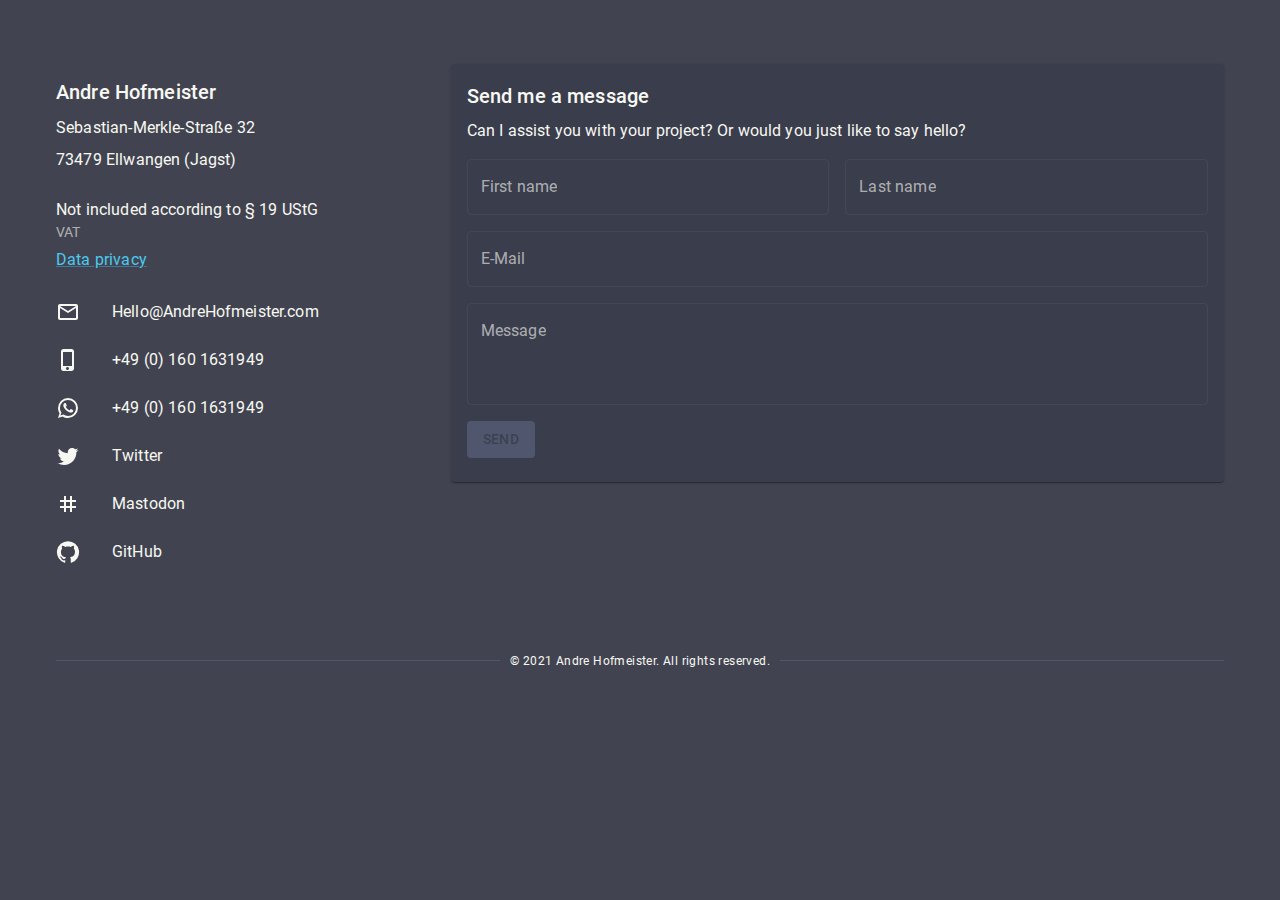
==== commit f8fb61e5: "Update Twitter account, add Mastodon." ====
--- a/index.html
+++ b/index.html
@@ -1 +1 @@
-<!doctype html><html lang="de"><head><meta charset="utf-8"><meta name="viewport" content="width=device-width,initial-scale=1"><link rel="icon" href="/favicon.svg" type="image/svg+xml"><link rel="alternate icon" sizes="16x16" href="/favicon.ico" type="image/x-icon"><link rel="icon" sizes="16x16" href="/favicon-16x16.png" type="image/png"><link rel="icon" sizes="32x32" href="/favicon-32x32.png" type="image/png"><link rel="icon" sizes="48x48" href="/favicon-48x48.png" type="image/png"><link rel="manifest" href="/manifest.json"><link rel="mask-icon" href="/mask-icon.svg" color="#4cc9f0"><meta name="application-name" content="Andre Hofmeister"><meta name="mobile-web-app-capable" content="yes"><meta name="theme-color" content="#414450"><link rel="apple-touch-icon" sizes="57x57" href="/apple-touch-icon-57x57.png"><link rel="apple-touch-icon" sizes="60x60" href="/apple-touch-icon-60x60.png"><link rel="apple-touch-icon" sizes="72x72" href="/apple-touch-icon-72x72.png"><link rel="apple-touch-icon" sizes="76x76" href="/apple-touch-icon-76x76.png"><link rel="apple-touch-icon" sizes="114x114" href="/apple-touch-icon-114x114.png"><link rel="apple-touch-icon" sizes="120x120" href="/apple-touch-icon-120x120.png"><link rel="apple-touch-icon" sizes="144x144" href="/apple-touch-icon-144x144.png"><link rel="apple-touch-icon" sizes="152x152" href="/apple-touch-icon-152x152.png"><link rel="apple-touch-icon" sizes="167x167" href="/apple-touch-icon-167x167.png"><link rel="apple-touch-icon" sizes="180x180" href="/apple-touch-icon-180x180.png"><link rel="apple-touch-icon" sizes="1024x1024" href="/apple-touch-icon-1024x1024.png"><link rel="apple-touch-startup-image" media="(device-width: 320px) and (device-height: 568px) and (-webkit-device-pixel-ratio: 2) and (orientation: landscape)" href="/apple-touch-startup-image-1136x640.png"><link rel="apple-touch-startup-image" media="(device-width: 320px) and (device-height: 568px) and (-webkit-device-pixel-ratio: 2) and (orientation: portrait)" href="/apple-touch-startup-image-640x1136.png"><link rel="apple-touch-startup-image" media="(device-width: 375px) and (device-height: 667px) and (-webkit-device-pixel-ratio: 2) and (orientation: landscape)" href="/apple-touch-startup-image-1334x750.png"><link rel="apple-touch-startup-image" media="(device-width: 375px) and (device-height: 667px) and (-webkit-device-pixel-ratio: 2) and (orientation: portrait)" href="/apple-touch-startup-image-750x1334.png"><link rel="apple-touch-startup-image" media="(device-width: 375px) and (device-height: 812px) and (-webkit-device-pixel-ratio: 3) and (orientation: landscape)" href="/apple-touch-startup-image-2436x1125.png"><link rel="apple-touch-startup-image" media="(device-width: 375px) and (device-height: 812px) and (-webkit-device-pixel-ratio: 3) and (orientation: portrait)" href="/apple-touch-startup-image-1125x2436.png"><link rel="apple-touch-startup-image" media="(device-width: 414px) and (device-height: 736px) and (-webkit-device-pixel-ratio: 3) and (orientation: landscape)" href="/apple-touch-startup-image-2208x1242.png"><link rel="apple-touch-startup-image" media="(device-width: 414px) and (device-height: 736px) and (-webkit-device-pixel-ratio: 3) and (orientation: portrait)" href="/apple-touch-startup-image-1242x2208.png"><link rel="apple-touch-startup-image" media="(device-width: 414px) and (device-height: 896px) and (-webkit-device-pixel-ratio: 2) and (orientation: landscape)" href="/apple-touch-startup-image-1792x828.png"><link rel="apple-touch-startup-image" media="(device-width: 414px) and (device-height: 896px) and (-webkit-device-pixel-ratio: 2) and (orientation: portrait)" href="/apple-touch-startup-image-828x1792.png"><link rel="apple-touch-startup-image" media="(device-width: 414px) and (device-height: 896px) and (-webkit-device-pixel-ratio: 3) and (orientation: landscape)" href="/apple-touch-startup-image-2688x1242.png"><link rel="apple-touch-startup-image" media="(device-width: 414px) and (device-height: 896px) and (-webkit-device-pixel-ratio: 3) and (orientation: portrait)" href="/apple-touch-startup-image-1242x2688.png"><link rel="apple-touch-startup-image" media="(device-width: 768px) and (device-height: 1024px) and (-webkit-device-pixel-ratio: 2) and (orientation: landscape)" href="/apple-touch-startup-image-2048x1536.png"><link rel="apple-touch-startup-image" media="(device-width: 768px) and (device-height: 1024px) and (-webkit-device-pixel-ratio: 2) and (orientation: portrait)" href="/apple-touch-startup-image-1536x2048.png"><link rel="apple-touch-startup-image" media="(device-width: 810px) and (device-height: 1080px) and (-webkit-device-pixel-ratio: 2) and (orientation: landscape)" href="/apple-touch-startup-image-2160x1620.png"><link rel="apple-touch-startup-image" media="(device-width: 810px) and (device-height: 1080px) and (-webkit-device-pixel-ratio: 2) and (orientation: portrait)" href="/apple-touch-startup-image-1620x2160.png"><link rel="apple-touch-startup-image" media="(device-width: 834px) and (device-height: 1112px) and (-webkit-device-pixel-ratio: 2) and (orientation: landscape)" href="/apple-touch-startup-image-2224x1668.png"><link rel="apple-touch-startup-image" media="(device-width: 834px) and (device-height: 1112px) and (-webkit-device-pixel-ratio: 2) and (orientation: portrait)" href="/apple-touch-startup-image-1668x2224.png"><link rel="apple-touch-startup-image" media="(device-width: 834px) and (device-height: 1194px) and (-webkit-device-pixel-ratio: 2) and (orientation: landscape)" href="/apple-touch-startup-image-2388x1668.png"><link rel="apple-touch-startup-image" media="(device-width: 834px) and (device-height: 1194px) and (-webkit-device-pixel-ratio: 2) and (orientation: portrait)" href="/apple-touch-startup-image-1668x2388.png"><link rel="apple-touch-startup-image" media="(device-width: 1024px) and (device-height: 1366px) and (-webkit-device-pixel-ratio: 2) and (orientation: landscape)" href="/apple-touch-startup-image-2732x2048.png"><link rel="apple-touch-startup-image" media="(device-width: 1024px) and (device-height: 1366px) and (-webkit-device-pixel-ratio: 2) and (orientation: portrait)" href="/apple-touch-startup-image-2048x2732.png"><meta name="apple-mobile-web-app-title" content="Andre Hofmeister"><meta name="apple-mobile-web-app-capable" content="yes"><meta name="apple-mobile-web-app-status-bar-style" content="black-translucent"><meta name="author" content="Andre Hofmeister"><meta name="description" content="A short summary about myself."><meta name="keywords" content="about me, software, architect, developer, engineer, employee, hire, germany, ellwangen"><title>Andre Hofmeister | Software Engineer</title><script defer="defer" src="/static/js/main.8ae39322.js"></script><link href="/static/css/main.a462c1c0.css" rel="stylesheet"></head><body><noscript>You need to enable JavaScript to run this app.</noscript><div id="root"></div><script type="text/javascript">!function(n){if("/"===n.search[1]){var a=n.search.slice(1).split("&").map((function(n){return n.replace(/~and~/g,"&")})).join("?");window.history.replaceState(null,null,n.pathname.slice(0,-1)+a+n.hash)}}(window.location)</script></body></html>+<!doctype html><html lang="de"><head><meta charset="utf-8"><meta name="viewport" content="width=device-width,initial-scale=1"><link rel="icon" href="/favicon.svg" type="image/svg+xml"><link rel="alternate icon" sizes="16x16" href="/favicon.ico" type="image/x-icon"><link rel="icon" sizes="16x16" href="/favicon-16x16.png" type="image/png"><link rel="icon" sizes="32x32" href="/favicon-32x32.png" type="image/png"><link rel="icon" sizes="48x48" href="/favicon-48x48.png" type="image/png"><link rel="manifest" href="/manifest.json"><link rel="mask-icon" href="/mask-icon.svg" color="#4cc9f0"><meta name="application-name" content="Andre Hofmeister"><meta name="mobile-web-app-capable" content="yes"><meta name="theme-color" content="#414450"><link rel="apple-touch-icon" sizes="57x57" href="/apple-touch-icon-57x57.png"><link rel="apple-touch-icon" sizes="60x60" href="/apple-touch-icon-60x60.png"><link rel="apple-touch-icon" sizes="72x72" href="/apple-touch-icon-72x72.png"><link rel="apple-touch-icon" sizes="76x76" href="/apple-touch-icon-76x76.png"><link rel="apple-touch-icon" sizes="114x114" href="/apple-touch-icon-114x114.png"><link rel="apple-touch-icon" sizes="120x120" href="/apple-touch-icon-120x120.png"><link rel="apple-touch-icon" sizes="144x144" href="/apple-touch-icon-144x144.png"><link rel="apple-touch-icon" sizes="152x152" href="/apple-touch-icon-152x152.png"><link rel="apple-touch-icon" sizes="167x167" href="/apple-touch-icon-167x167.png"><link rel="apple-touch-icon" sizes="180x180" href="/apple-touch-icon-180x180.png"><link rel="apple-touch-icon" sizes="1024x1024" href="/apple-touch-icon-1024x1024.png"><link rel="apple-touch-startup-image" media="(device-width: 320px) and (device-height: 568px) and (-webkit-device-pixel-ratio: 2) and (orientation: landscape)" href="/apple-touch-startup-image-1136x640.png"><link rel="apple-touch-startup-image" media="(device-width: 320px) and (device-height: 568px) and (-webkit-device-pixel-ratio: 2) and (orientation: portrait)" href="/apple-touch-startup-image-640x1136.png"><link rel="apple-touch-startup-image" media="(device-width: 375px) and (device-height: 667px) and (-webkit-device-pixel-ratio: 2) and (orientation: landscape)" href="/apple-touch-startup-image-1334x750.png"><link rel="apple-touch-startup-image" media="(device-width: 375px) and (device-height: 667px) and (-webkit-device-pixel-ratio: 2) and (orientation: portrait)" href="/apple-touch-startup-image-750x1334.png"><link rel="apple-touch-startup-image" media="(device-width: 375px) and (device-height: 812px) and (-webkit-device-pixel-ratio: 3) and (orientation: landscape)" href="/apple-touch-startup-image-2436x1125.png"><link rel="apple-touch-startup-image" media="(device-width: 375px) and (device-height: 812px) and (-webkit-device-pixel-ratio: 3) and (orientation: portrait)" href="/apple-touch-startup-image-1125x2436.png"><link rel="apple-touch-startup-image" media="(device-width: 414px) and (device-height: 736px) and (-webkit-device-pixel-ratio: 3) and (orientation: landscape)" href="/apple-touch-startup-image-2208x1242.png"><link rel="apple-touch-startup-image" media="(device-width: 414px) and (device-height: 736px) and (-webkit-device-pixel-ratio: 3) and (orientation: portrait)" href="/apple-touch-startup-image-1242x2208.png"><link rel="apple-touch-startup-image" media="(device-width: 414px) and (device-height: 896px) and (-webkit-device-pixel-ratio: 2) and (orientation: landscape)" href="/apple-touch-startup-image-1792x828.png"><link rel="apple-touch-startup-image" media="(device-width: 414px) and (device-height: 896px) and (-webkit-device-pixel-ratio: 2) and (orientation: portrait)" href="/apple-touch-startup-image-828x1792.png"><link rel="apple-touch-startup-image" media="(device-width: 414px) and (device-height: 896px) and (-webkit-device-pixel-ratio: 3) and (orientation: landscape)" href="/apple-touch-startup-image-2688x1242.png"><link rel="apple-touch-startup-image" media="(device-width: 414px) and (device-height: 896px) and (-webkit-device-pixel-ratio: 3) and (orientation: portrait)" href="/apple-touch-startup-image-1242x2688.png"><link rel="apple-touch-startup-image" media="(device-width: 768px) and (device-height: 1024px) and (-webkit-device-pixel-ratio: 2) and (orientation: landscape)" href="/apple-touch-startup-image-2048x1536.png"><link rel="apple-touch-startup-image" media="(device-width: 768px) and (device-height: 1024px) and (-webkit-device-pixel-ratio: 2) and (orientation: portrait)" href="/apple-touch-startup-image-1536x2048.png"><link rel="apple-touch-startup-image" media="(device-width: 810px) and (device-height: 1080px) and (-webkit-device-pixel-ratio: 2) and (orientation: landscape)" href="/apple-touch-startup-image-2160x1620.png"><link rel="apple-touch-startup-image" media="(device-width: 810px) and (device-height: 1080px) and (-webkit-device-pixel-ratio: 2) and (orientation: portrait)" href="/apple-touch-startup-image-1620x2160.png"><link rel="apple-touch-startup-image" media="(device-width: 834px) and (device-height: 1112px) and (-webkit-device-pixel-ratio: 2) and (orientation: landscape)" href="/apple-touch-startup-image-2224x1668.png"><link rel="apple-touch-startup-image" media="(device-width: 834px) and (device-height: 1112px) and (-webkit-device-pixel-ratio: 2) and (orientation: portrait)" href="/apple-touch-startup-image-1668x2224.png"><link rel="apple-touch-startup-image" media="(device-width: 834px) and (device-height: 1194px) and (-webkit-device-pixel-ratio: 2) and (orientation: landscape)" href="/apple-touch-startup-image-2388x1668.png"><link rel="apple-touch-startup-image" media="(device-width: 834px) and (device-height: 1194px) and (-webkit-device-pixel-ratio: 2) and (orientation: portrait)" href="/apple-touch-startup-image-1668x2388.png"><link rel="apple-touch-startup-image" media="(device-width: 1024px) and (device-height: 1366px) and (-webkit-device-pixel-ratio: 2) and (orientation: landscape)" href="/apple-touch-startup-image-2732x2048.png"><link rel="apple-touch-startup-image" media="(device-width: 1024px) and (device-height: 1366px) and (-webkit-device-pixel-ratio: 2) and (orientation: portrait)" href="/apple-touch-startup-image-2048x2732.png"><meta name="apple-mobile-web-app-title" content="Andre Hofmeister"><meta name="apple-mobile-web-app-capable" content="yes"><meta name="apple-mobile-web-app-status-bar-style" content="black-translucent"><meta name="author" content="Andre Hofmeister"><meta name="description" content="A short summary about myself."><meta name="keywords" content="about me, software, architect, developer, engineer, employee, hire, germany, ellwangen"><title>Andre Hofmeister | Software Engineer</title><script defer="defer" src="/static/js/main.a725366c.js"></script><link href="/static/css/main.945280ac.css" rel="stylesheet"></head><body><noscript>You need to enable JavaScript to run this app.</noscript><div id="root"></div><script type="text/javascript">!function(n){if("/"===n.search[1]){var a=n.search.slice(1).split("&").map((function(n){return n.replace(/~and~/g,"&")})).join("?");window.history.replaceState(null,null,n.pathname.slice(0,-1)+a+n.hash)}}(window.location)</script></body></html>--- a/static/css/main.945280ac.css
+++ b/static/css/main.945280ac.css
@@ -0,0 +1 @@
+@font-face{font-display:swap;font-family:Roboto;font-style:normal;font-weight:300;src:url(/static/media/roboto-cyrillic-ext-300-normal.4777461b144e55145268.woff2) format("woff2"),url(/static/media/roboto-all-300-normal.168d6383e73339293ac3.woff) format("woff");unicode-range:u+0460-052f,u+1c80-1c88,u+20b4,u+2de0-2dff,u+a640-a69f,u+fe2e-fe2f}@font-face{font-display:swap;font-family:Roboto;font-style:normal;font-weight:300;src:url(/static/media/roboto-cyrillic-300-normal.1431d1cef06ad04f5458.woff2) format("woff2"),url(/static/media/roboto-all-300-normal.168d6383e73339293ac3.woff) format("woff");unicode-range:u+0301,u+0400-045f,u+0490-0491,u+04b0-04b1,u+2116}@font-face{font-display:swap;font-family:Roboto;font-style:normal;font-weight:300;src:url(/static/media/roboto-greek-ext-300-normal.35b9d6be04b95f0f0530.woff2) format("woff2"),url(/static/media/roboto-all-300-normal.168d6383e73339293ac3.woff) format("woff");unicode-range:u+1f??}@font-face{font-display:swap;font-family:Roboto;font-style:normal;font-weight:300;src:url(/static/media/roboto-greek-300-normal.db2632771401f61463fe.woff2) format("woff2"),url(/static/media/roboto-all-300-normal.168d6383e73339293ac3.woff) format("woff");unicode-range:u+0370-03ff}@font-face{font-display:swap;font-family:Roboto;font-style:normal;font-weight:300;src:url(/static/media/roboto-vietnamese-300-normal.32fc45a3d1e8ea11fabc.woff2) format("woff2"),url(/static/media/roboto-all-300-normal.168d6383e73339293ac3.woff) format("woff");unicode-range:u+0102-0103,u+0110-0111,u+0128-0129,u+0168-0169,u+01a0-01a1,u+01af-01b0,u+1ea0-1ef9,u+20ab}@font-face{font-display:swap;font-family:Roboto;font-style:normal;font-weight:300;src:url(/static/media/roboto-latin-ext-300-normal.dc7dcec8e3f654e0ed63.woff2) format("woff2"),url(/static/media/roboto-all-300-normal.168d6383e73339293ac3.woff) format("woff");unicode-range:u+0100-024f,u+0259,u+1e??,u+2020,u+20a0-20ab,u+20ad-20cf,u+2113,u+2c60-2c7f,u+a720-a7ff}@font-face{font-display:swap;font-family:Roboto;font-style:normal;font-weight:300;src:url(/static/media/roboto-latin-300-normal.c48fb6765a9fcb00b330.woff2) format("woff2"),url(/static/media/roboto-all-300-normal.168d6383e73339293ac3.woff) format("woff");unicode-range:u+00??,u+0131,u+0152-0153,u+02bb-02bc,u+02c6,u+02da,u+02dc,u+2000-206f,u+2074,u+20ac,u+2122,u+2191,u+2193,u+2212,u+2215,u+feff,u+fffd}@font-face{font-display:swap;font-family:Roboto;font-style:normal;font-weight:400;src:url(/static/media/roboto-cyrillic-ext-400-normal.804378952da8a10faae2.woff2) format("woff2"),url(/static/media/roboto-all-400-normal.c5d001fa922fa66a147f.woff) format("woff");unicode-range:u+0460-052f,u+1c80-1c88,u+20b4,u+2de0-2dff,u+a640-a69f,u+fe2e-fe2f}@font-face{font-display:swap;font-family:Roboto;font-style:normal;font-weight:400;src:url(/static/media/roboto-cyrillic-400-normal.71a33b6b50457b2c903a.woff2) format("woff2"),url(/static/media/roboto-all-400-normal.c5d001fa922fa66a147f.woff) format("woff");unicode-range:u+0301,u+0400-045f,u+0490-0491,u+04b0-04b1,u+2116}@font-face{font-display:swap;font-family:Roboto;font-style:normal;font-weight:400;src:url(/static/media/roboto-greek-ext-400-normal.169619821ea93019d1bb.woff2) format("woff2"),url(/static/media/roboto-all-400-normal.c5d001fa922fa66a147f.woff) format("woff");unicode-range:u+1f??}@font-face{font-display:swap;font-family:Roboto;font-style:normal;font-weight:400;src:url(/static/media/roboto-greek-400-normal.c35e4c3958e209d17b31.woff2) format("woff2"),url(/static/media/roboto-all-400-normal.c5d001fa922fa66a147f.woff) format("woff");unicode-range:u+0370-03ff}@font-face{font-display:swap;font-family:Roboto;font-style:normal;font-weight:400;src:url(/static/media/roboto-vietnamese-400-normal.3230f9b040f3c630e0c3.woff2) format("woff2"),url(/static/media/roboto-all-400-normal.c5d001fa922fa66a147f.woff) format("woff");unicode-range:u+0102-0103,u+0110-0111,u+0128-0129,u+0168-0169,u+01a0-01a1,u+01af-01b0,u+1ea0-1ef9,u+20ab}@font-face{font-display:swap;font-family:Roboto;font-style:normal;font-weight:400;src:url(/static/media/roboto-latin-ext-400-normal.861b791f9de857a6e7bc.woff2) format("woff2"),url(/static/media/roboto-all-400-normal.c5d001fa922fa66a147f.woff) format("woff");unicode-range:u+0100-024f,u+0259,u+1e??,u+2020,u+20a0-20ab,u+20ad-20cf,u+2113,u+2c60-2c7f,u+a720-a7ff}@font-face{font-display:swap;font-family:Roboto;font-style:normal;font-weight:400;src:url(/static/media/roboto-latin-400-normal.b009a76ad6afe4ebd301.woff2) format("woff2"),url(/static/media/roboto-all-400-normal.c5d001fa922fa66a147f.woff) format("woff");unicode-range:u+00??,u+0131,u+0152-0153,u+02bb-02bc,u+02c6,u+02da,u+02dc,u+2000-206f,u+2074,u+20ac,u+2122,u+2191,u+2193,u+2212,u+2215,u+feff,u+fffd}@font-face{font-display:swap;font-family:Roboto;font-style:normal;font-weight:500;src:url(/static/media/roboto-cyrillic-ext-500-normal.62ced72e5832f02c2796.woff2) format("woff2"),url(/static/media/roboto-all-500-normal.0ab669b7a0d19b178f57.woff) format("woff");unicode-range:u+0460-052f,u+1c80-1c88,u+20b4,u+2de0-2dff,u+a640-a69f,u+fe2e-fe2f}@font-face{font-display:swap;font-family:Roboto;font-style:normal;font-weight:500;src:url(/static/media/roboto-cyrillic-500-normal.cad7d3d9cb265e334e58.woff2) format("woff2"),url(/static/media/roboto-all-500-normal.0ab669b7a0d19b178f57.woff) format("woff");unicode-range:u+0301,u+0400-045f,u+0490-0491,u+04b0-04b1,u+2116}@font-face{font-display:swap;font-family:Roboto;font-style:normal;font-weight:500;src:url(/static/media/roboto-greek-ext-500-normal.6fb9cffb1d3e72bf9293.woff2) format("woff2"),url(/static/media/roboto-all-500-normal.0ab669b7a0d19b178f57.woff) format("woff");unicode-range:u+1f??}@font-face{font-display:swap;font-family:Roboto;font-style:normal;font-weight:500;src:url(/static/media/roboto-greek-500-normal.9ac81fefbe6c319ea40b.woff2) format("woff2"),url(/static/media/roboto-all-500-normal.0ab669b7a0d19b178f57.woff) format("woff");unicode-range:u+0370-03ff}@font-face{font-display:swap;font-family:Roboto;font-style:normal;font-weight:500;src:url(/static/media/roboto-vietnamese-500-normal.d8642a3d1d4ef6179644.woff2) format("woff2"),url(/static/media/roboto-all-500-normal.0ab669b7a0d19b178f57.woff) format("woff");unicode-range:u+0102-0103,u+0110-0111,u+0128-0129,u+0168-0169,u+01a0-01a1,u+01af-01b0,u+1ea0-1ef9,u+20ab}@font-face{font-display:swap;font-family:Roboto;font-style:normal;font-weight:500;src:url(/static/media/roboto-latin-ext-500-normal.9165081d10e1ba601384.woff2) format("woff2"),url(/static/media/roboto-all-500-normal.0ab669b7a0d19b178f57.woff) format("woff");unicode-range:u+0100-024f,u+0259,u+1e??,u+2020,u+20a0-20ab,u+20ad-20cf,u+2113,u+2c60-2c7f,u+a720-a7ff}@font-face{font-display:swap;font-family:Roboto;font-style:normal;font-weight:500;src:url(/static/media/roboto-latin-500-normal.f25d774ecfe0996f8eb5.woff2) format("woff2"),url(/static/media/roboto-all-500-normal.0ab669b7a0d19b178f57.woff) format("woff");unicode-range:u+00??,u+0131,u+0152-0153,u+02bb-02bc,u+02c6,u+02da,u+02dc,u+2000-206f,u+2074,u+20ac,u+2122,u+2191,u+2193,u+2212,u+2215,u+feff,u+fffd}@font-face{font-display:swap;font-family:Roboto;font-style:normal;font-weight:700;src:url(/static/media/roboto-cyrillic-ext-700-normal.be4d02458ce53887dc37.woff2) format("woff2"),url(/static/media/roboto-all-700-normal.a457fde362a540fcadff.woff) format("woff");unicode-range:u+0460-052f,u+1c80-1c88,u+20b4,u+2de0-2dff,u+a640-a69f,u+fe2e-fe2f}@font-face{font-display:swap;font-family:Roboto;font-style:normal;font-weight:700;src:url(/static/media/roboto-cyrillic-700-normal.d010f1f324e111a22e53.woff2) format("woff2"),url(/static/media/roboto-all-700-normal.a457fde362a540fcadff.woff) format("woff");unicode-range:u+0301,u+0400-045f,u+0490-0491,u+04b0-04b1,u+2116}@font-face{font-display:swap;font-family:Roboto;font-style:normal;font-weight:700;src:url(/static/media/roboto-greek-ext-700-normal.bd9854c751441ccc1a70.woff2) format("woff2"),url(/static/media/roboto-all-700-normal.a457fde362a540fcadff.woff) format("woff");unicode-range:u+1f??}@font-face{font-display:swap;font-family:Roboto;font-style:normal;font-weight:700;src:url(/static/media/roboto-greek-700-normal.50e795c1345353b0e996.woff2) format("woff2"),url(/static/media/roboto-all-700-normal.a457fde362a540fcadff.woff) format("woff");unicode-range:u+0370-03ff}@font-face{font-display:swap;font-family:Roboto;font-style:normal;font-weight:700;src:url(/static/media/roboto-vietnamese-700-normal.3425a701027d0699e369.woff2) format("woff2"),url(/static/media/roboto-all-700-normal.a457fde362a540fcadff.woff) format("woff");unicode-range:u+0102-0103,u+0110-0111,u+0128-0129,u+0168-0169,u+01a0-01a1,u+01af-01b0,u+1ea0-1ef9,u+20ab}@font-face{font-display:swap;font-family:Roboto;font-style:normal;font-weight:700;src:url(/static/media/roboto-latin-ext-700-normal.ed67ad54b1a8f5d21150.woff2) format("woff2"),url(/static/media/roboto-all-700-normal.a457fde362a540fcadff.woff) format("woff");unicode-range:u+0100-024f,u+0259,u+1e??,u+2020,u+20a0-20ab,u+20ad-20cf,u+2113,u+2c60-2c7f,u+a720-a7ff}@font-face{font-display:swap;font-family:Roboto;font-style:normal;font-weight:700;src:url(/static/media/roboto-latin-700-normal.227c93190fe7f82de3f8.woff2) format("woff2"),url(/static/media/roboto-all-700-normal.a457fde362a540fcadff.woff) format("woff");unicode-range:u+00??,u+0131,u+0152-0153,u+02bb-02bc,u+02c6,u+02da,u+02dc,u+2000-206f,u+2074,u+20ac,u+2122,u+2191,u+2193,u+2212,u+2215,u+feff,u+fffd}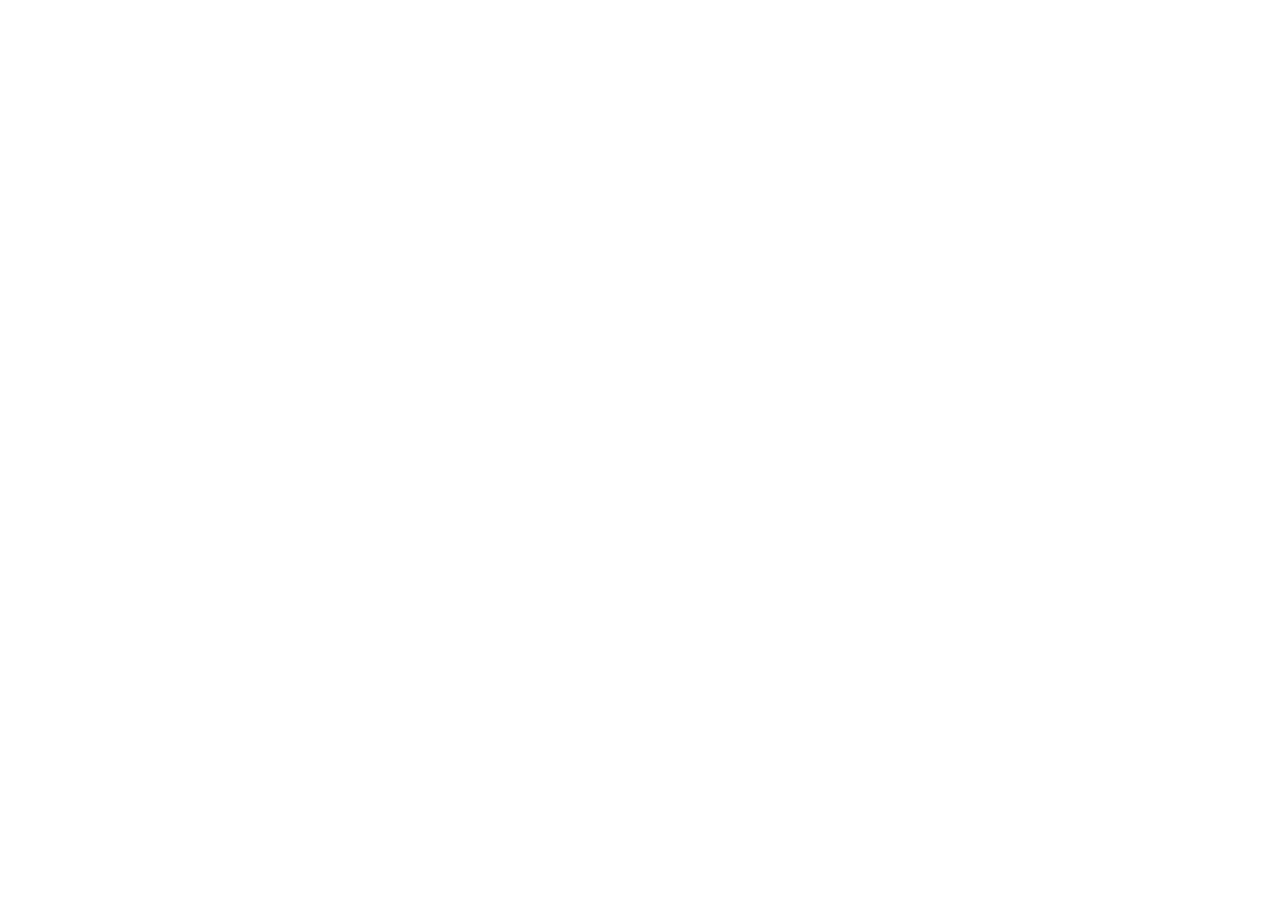
==== commit d6847788: "feat: Add static Hugo website" ====
--- a/index.html
+++ b/index.html
@@ -1 +1 @@
-<!doctype html><html lang="de"><head><meta charset="utf-8"><meta name="viewport" content="width=device-width,initial-scale=1"><link rel="icon" href="/favicon.svg" type="image/svg+xml"><link rel="alternate icon" sizes="16x16" href="/favicon.ico" type="image/x-icon"><link rel="icon" sizes="16x16" href="/favicon-16x16.png" type="image/png"><link rel="icon" sizes="32x32" href="/favicon-32x32.png" type="image/png"><link rel="icon" sizes="48x48" href="/favicon-48x48.png" type="image/png"><link rel="manifest" href="/manifest.json"><link rel="mask-icon" href="/mask-icon.svg" color="#4cc9f0"><meta name="application-name" content="Andre Hofmeister"><meta name="mobile-web-app-capable" content="yes"><meta name="theme-color" content="#414450"><link rel="apple-touch-icon" sizes="57x57" href="/apple-touch-icon-57x57.png"><link rel="apple-touch-icon" sizes="60x60" href="/apple-touch-icon-60x60.png"><link rel="apple-touch-icon" sizes="72x72" href="/apple-touch-icon-72x72.png"><link rel="apple-touch-icon" sizes="76x76" href="/apple-touch-icon-76x76.png"><link rel="apple-touch-icon" sizes="114x114" href="/apple-touch-icon-114x114.png"><link rel="apple-touch-icon" sizes="120x120" href="/apple-touch-icon-120x120.png"><link rel="apple-touch-icon" sizes="144x144" href="/apple-touch-icon-144x144.png"><link rel="apple-touch-icon" sizes="152x152" href="/apple-touch-icon-152x152.png"><link rel="apple-touch-icon" sizes="167x167" href="/apple-touch-icon-167x167.png"><link rel="apple-touch-icon" sizes="180x180" href="/apple-touch-icon-180x180.png"><link rel="apple-touch-icon" sizes="1024x1024" href="/apple-touch-icon-1024x1024.png"><link rel="apple-touch-startup-image" media="(device-width: 320px) and (device-height: 568px) and (-webkit-device-pixel-ratio: 2) and (orientation: landscape)" href="/apple-touch-startup-image-1136x640.png"><link rel="apple-touch-startup-image" media="(device-width: 320px) and (device-height: 568px) and (-webkit-device-pixel-ratio: 2) and (orientation: portrait)" href="/apple-touch-startup-image-640x1136.png"><link rel="apple-touch-startup-image" media="(device-width: 375px) and (device-height: 667px) and (-webkit-device-pixel-ratio: 2) and (orientation: landscape)" href="/apple-touch-startup-image-1334x750.png"><link rel="apple-touch-startup-image" media="(device-width: 375px) and (device-height: 667px) and (-webkit-device-pixel-ratio: 2) and (orientation: portrait)" href="/apple-touch-startup-image-750x1334.png"><link rel="apple-touch-startup-image" media="(device-width: 375px) and (device-height: 812px) and (-webkit-device-pixel-ratio: 3) and (orientation: landscape)" href="/apple-touch-startup-image-2436x1125.png"><link rel="apple-touch-startup-image" media="(device-width: 375px) and (device-height: 812px) and (-webkit-device-pixel-ratio: 3) and (orientation: portrait)" href="/apple-touch-startup-image-1125x2436.png"><link rel="apple-touch-startup-image" media="(device-width: 414px) and (device-height: 736px) and (-webkit-device-pixel-ratio: 3) and (orientation: landscape)" href="/apple-touch-startup-image-2208x1242.png"><link rel="apple-touch-startup-image" media="(device-width: 414px) and (device-height: 736px) and (-webkit-device-pixel-ratio: 3) and (orientation: portrait)" href="/apple-touch-startup-image-1242x2208.png"><link rel="apple-touch-startup-image" media="(device-width: 414px) and (device-height: 896px) and (-webkit-device-pixel-ratio: 2) and (orientation: landscape)" href="/apple-touch-startup-image-1792x828.png"><link rel="apple-touch-startup-image" media="(device-width: 414px) and (device-height: 896px) and (-webkit-device-pixel-ratio: 2) and (orientation: portrait)" href="/apple-touch-startup-image-828x1792.png"><link rel="apple-touch-startup-image" media="(device-width: 414px) and (device-height: 896px) and (-webkit-device-pixel-ratio: 3) and (orientation: landscape)" href="/apple-touch-startup-image-2688x1242.png"><link rel="apple-touch-startup-image" media="(device-width: 414px) and (device-height: 896px) and (-webkit-device-pixel-ratio: 3) and (orientation: portrait)" href="/apple-touch-startup-image-1242x2688.png"><link rel="apple-touch-startup-image" media="(device-width: 768px) and (device-height: 1024px) and (-webkit-device-pixel-ratio: 2) and (orientation: landscape)" href="/apple-touch-startup-image-2048x1536.png"><link rel="apple-touch-startup-image" media="(device-width: 768px) and (device-height: 1024px) and (-webkit-device-pixel-ratio: 2) and (orientation: portrait)" href="/apple-touch-startup-image-1536x2048.png"><link rel="apple-touch-startup-image" media="(device-width: 810px) and (device-height: 1080px) and (-webkit-device-pixel-ratio: 2) and (orientation: landscape)" href="/apple-touch-startup-image-2160x1620.png"><link rel="apple-touch-startup-image" media="(device-width: 810px) and (device-height: 1080px) and (-webkit-device-pixel-ratio: 2) and (orientation: portrait)" href="/apple-touch-startup-image-1620x2160.png"><link rel="apple-touch-startup-image" media="(device-width: 834px) and (device-height: 1112px) and (-webkit-device-pixel-ratio: 2) and (orientation: landscape)" href="/apple-touch-startup-image-2224x1668.png"><link rel="apple-touch-startup-image" media="(device-width: 834px) and (device-height: 1112px) and (-webkit-device-pixel-ratio: 2) and (orientation: portrait)" href="/apple-touch-startup-image-1668x2224.png"><link rel="apple-touch-startup-image" media="(device-width: 834px) and (device-height: 1194px) and (-webkit-device-pixel-ratio: 2) and (orientation: landscape)" href="/apple-touch-startup-image-2388x1668.png"><link rel="apple-touch-startup-image" media="(device-width: 834px) and (device-height: 1194px) and (-webkit-device-pixel-ratio: 2) and (orientation: portrait)" href="/apple-touch-startup-image-1668x2388.png"><link rel="apple-touch-startup-image" media="(device-width: 1024px) and (device-height: 1366px) and (-webkit-device-pixel-ratio: 2) and (orientation: landscape)" href="/apple-touch-startup-image-2732x2048.png"><link rel="apple-touch-startup-image" media="(device-width: 1024px) and (device-height: 1366px) and (-webkit-device-pixel-ratio: 2) and (orientation: portrait)" href="/apple-touch-startup-image-2048x2732.png"><meta name="apple-mobile-web-app-title" content="Andre Hofmeister"><meta name="apple-mobile-web-app-capable" content="yes"><meta name="apple-mobile-web-app-status-bar-style" content="black-translucent"><meta name="author" content="Andre Hofmeister"><meta name="description" content="A short summary about myself."><meta name="keywords" content="about me, software, architect, developer, engineer, employee, hire, germany, ellwangen"><title>Andre Hofmeister | Software Engineer</title><script defer="defer" src="/static/js/main.a725366c.js"></script><link href="/static/css/main.945280ac.css" rel="stylesheet"></head><body><noscript>You need to enable JavaScript to run this app.</noscript><div id="root"></div><script type="text/javascript">!function(n){if("/"===n.search[1]){var a=n.search.slice(1).split("&").map((function(n){return n.replace(/~and~/g,"&")})).join("?");window.history.replaceState(null,null,n.pathname.slice(0,-1)+a+n.hash)}}(window.location)</script></body></html>+<!doctype html><html lang=en><head><title>https://andrehofmeister.com/en/</title><link rel=canonical href=https://andrehofmeister.com/en/><meta name=robots content="noindex"><meta charset=utf-8><meta http-equiv=refresh content="0; url=https://andrehofmeister.com/en/"></head></html>